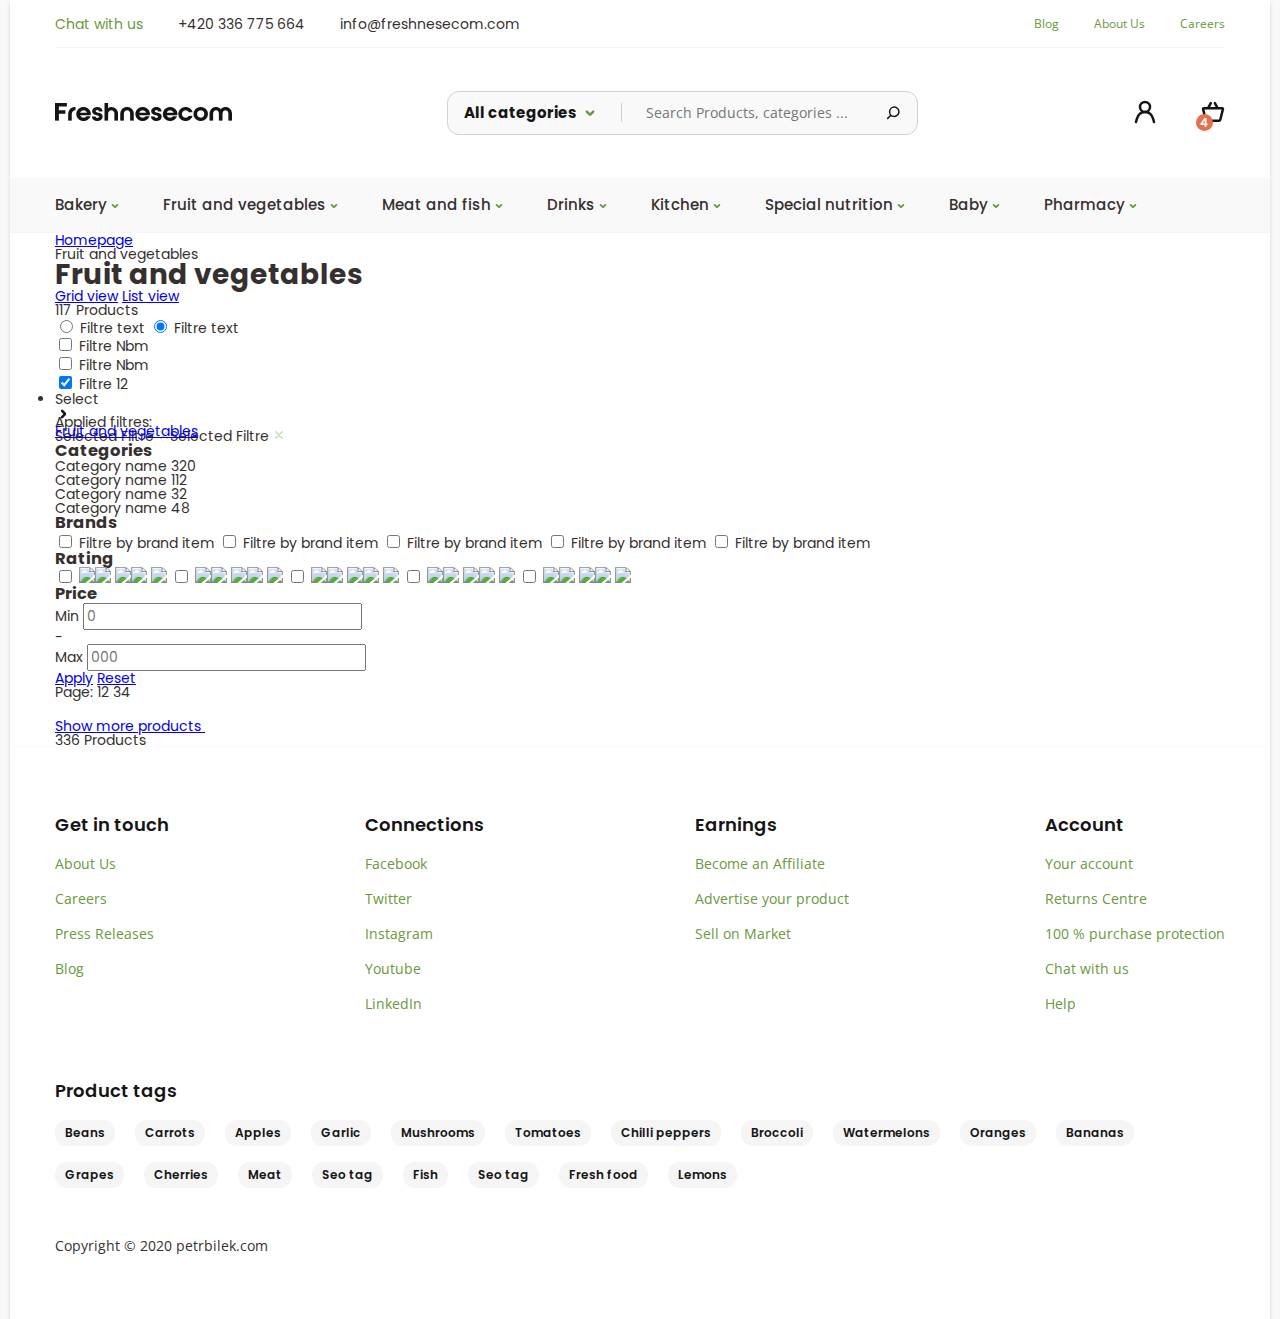
==== category.html @ 84890eb3 "V4.0" ====
<!DOCTYPE html><html lang="en"><head>    <meta charset="UTF-8"><meta http-equiv="X-UA-Compatible" content="IE=edge"><meta name="viewport" content="width=device-width, initial-scale=1.0"><link href="https://fonts.googleapis.com/css?family=Poppins:500,500italic,600,600italic,700,700italic&display=swap" rel="stylesheet" /><link href="https://fonts.googleapis.com/css?family=Open+Sans:regular&display=swap" rel="stylesheet" /><link rel="stylesheet" href="./css/style.min.css">    <link rel="stylesheet" href="./css/style_category.css">    <title>FRESHNESECOM — category</title></head><body>    <div class="wrapper">        <header class="header">    <div class="header__container">        <div class="header__contacts">            <div class="header__contact">                <a href="#" class="header__contact-item">Chat with us</a>                <p class="header__contact-item">+420 336 775 664</p>                <p class="header__contact-item">info@freshnesecom.com</p>            </div>            <ul class="header__link">                <li class="header__item-link"><a href="#">Blog</a></li>                <li class="header__item-link"><a href="#">About Us</a></li>                <li class="header__item-link"><a href="#">Careers</a></li>            </ul>        </div>        <div class="header__menu">            <picture><source srcset="./img/Freshnesecom.webp" type="image/webp"><img src="./img/Freshnesecom.png" class="logo"></picture>            <div class="header__search">                <select name="" id="" class="header__search-select">                    <option value="All categories">All categories</option>                </select>                <input type="text" placeholder="Search Products, categories ..." class="header__search-input">                <a href="#"><picture><source srcset="./img/ic-actions-search.svg" type="image/webp"><img src="./img/ic-actions-search.svg" alt="search img" class="header__search-img"></picture></a>            </div>            <div class="header__account">                <a href="#" class="header__user"><picture><source srcset="./img/ic-actions-user.svg" type="image/webp"><img src="./img/ic-actions-user.svg" alt=""></picture></a>                <a href="#" class="header__bascet bascet">                    <picture><source srcset="./img/ic-ecommerce-basket.svg" type="image/webp"><img src="./img/ic-ecommerce-basket.svg" alt=""></picture>                    <span class="bascet__span">4</span>                </a>            </div>        </div>    </div>    <nav class="header__nav nav">        <div class="nav__container">            <ul class="nav__select">                <li class="nav__item">                    <div class="select__header">                        <span class="select__current">Bakery</span>                        <div class="select__icon"><picture><source srcset="./img/down.svg" type="image/webp"><img src="./img/down.svg" alt=""></picture></div>                    </div>                                    <div class="select__body">                        <div class="select__item">Bakery</div>                    </div>                </li>                <li class="nav__item">                    <div class="select__header">                        <span class="select__current">Fruit and vegetables</span>                        <div class="select__icon"><picture><source srcset="./img/down.svg" type="image/webp"><img src="./img/down.svg" alt=""></picture></div>                    </div>                                    <div class="select__body">                        <a href="./category.html" class="select__item">Fruit and vegetables</a>                    </div>                </li>                <li class="nav__item">                    <div class="select__header">                        <span class="select__current">Meat and fish</span>                        <div class="select__icon"><picture><source srcset="./img/down.svg" type="image/webp"><img src="./img/down.svg" alt=""></picture></div>                    </div>                                    <div class="select__body">                        <div class="select__item">Meat and fish</div>                    </div>                </li>                <li class="nav__item">                    <div class="select__header">                        <span class="select__current">Drinks</span>                        <div class="select__icon"><picture><source srcset="./img/down.svg" type="image/webp"><img src="./img/down.svg" alt=""></picture></div>                    </div>                                    <div class="select__body">                        <div class="select__item">Drinks</div>                    </div>                </li>                <li class="nav__item">                    <div class="select__header">                        <span class="select__current">Kitchen</span>                        <div class="select__icon"><picture><source srcset="./img/down.svg" type="image/webp"><img src="./img/down.svg" alt=""></picture></div>                    </div>                                    <div class="select__body">                        <div class="select__item">Kitchen</div>                    </div>                </li>                <li class="nav__item">                    <div class="select__header">                        <span class="select__current">Special nutrition</span>                        <div class="select__icon"><picture><source srcset="./img/down.svg" type="image/webp"><img src="./img/down.svg" alt=""></picture></div>                    </div>                                    <div class="select__body">                        <div class="select__item">Special nutrition</div>                    </div>                </li>                <li class="nav__item">                    <div class="select__header">                        <span class="select__current">Baby</span>                        <div class="select__icon"><picture><source srcset="./img/down.svg" type="image/webp"><img src="./img/down.svg" alt=""></picture></div>                    </div>                                    <div class="select__body">                        <div class="select__item">Baby</div>                    </div>                </li>                <li class="nav__item">                    <div class="select__header">                        <span class="select__current">Pharmacy</span>                        <div class="select__icon"><picture><source srcset="./img/down.svg" type="image/webp"><img src="./img/down.svg" alt=""></picture></div>                    </div>                                    <div class="select__body">                        <div class="select__item">Pharmacy</div>                    </div>                </li>            </ul>        </div>    </nav></header>        <main class="main">            <div class="main__container">                <nav class="main__navigations navigations">                    <a href="./index.html" class="navigations__item-link">Homepage</a>                    <p class="navigations__item-text">Fruit and vegetables</p>                </nav>                <section class="main__bloks">                    <h1 class="main__title_h1">Fruit and vegetables</h1>                    <div class="main__view">                        <a href="#" class="main__view-link main__grid-view">Grid view</a>                        <a href="#" class="main__view-link main__list-view">List view</a>                        <p class="main__count-products"><span class="main__count">117</span> Products </p>                    </div>                </section>                <section class="main__filter filter">                    <div class="main__filters">                        <input type="radio" name="textRadio" id="textRadio1" class="filter__radio"> <label for="textRadio1" class="filter__label">Filtre text</label>                        <input type="radio" name="textRadio" id="textRadio2" class="filter__radio" checked> <label for="textRadio2" class="filter__label">Filtre text</label>                    </div>                    <div class="main__filters">                        <input type="checkbox" name="filterCheckbox" id="filterCheckbox1" class="filter__checkbox"> <label for="filterCheckbox1" class="filter__label">Filtre <span class="filter__nbm">Nbm</span></label>                    </div>                    <div class="main__filters">                        <input type="checkbox" name="filterCheckbox" id="filterCheckbox2" class="filter__checkbox"> <label for="filterCheckbox2" class="filter__label">Filtre <span class="filter__nbm">Nbm</span></label>                    </div>                    <div class="main__filters">                        <input type="checkbox" name="filterCheckbox" id="filterCheckbox3" class="filter__checkbox" checked> <label for="filterCheckbox3" class="filter__label">Filtre <span class="filter__nbm">12</span></label>                        <li class="nav__item select">                            <div class="select__header filter__select">                                <span class="select__current filter__current">Select</span>                                <div class="select__icon filter__icon"><picture><source srcset="./img/ic-chevron-right.svg" type="image/webp"><img src="./img/ic-chevron-right.svg" alt=""></picture></div>                            </div>                                                    <div class="select__body filter__selectBody">                                <a href="./category.html" class="select__item filter__selectItem">Fruit and vegetables</a>                            </div>                        </li>                    </div>                    <div class="filter__applied">                        <p class="filter__text">Applied filtres:</p> <span class="filter__selectedFilter">Selected Filtre <picture><source srcset="./img/ic-actions-close-simple.svg" type="image/webp"><img src="./img/ic-actions-close-simple.svg" alt="close" class="closeFilter"></picture></span><span class="filter__selectedFilter">Selected Filtre <img src="./img/ic-actions-close-simple.svg" alt="close" class="closeFilter"></span>                    </div>                </section>                <section class="main__bloks">                    <div class="main__categoryFilter categoryFilter">                        <div class="categoryFilter__item">                            <h3 class="categoryFilter__title">Categories</h3>                            <p class="categoryFilter__text">Category name <span class="main__count">320</span></p>                            <p class="categoryFilter__text">Category name <span class="main__count">112</span></p>                            <p class="categoryFilter__text">Category name <span class="main__count">32</span></p>                            <p class="categoryFilter__text">Category name <span class="main__count">48</span></p>                        </div>                        <div class="categoryFilter__item">                            <h3 class="categoryFilter__title">Brands</h3>                            <input type="checkbox" name="itemBrands" id="itemCheckbox1" class="filter__checkbox"> <label for="itemCheckbox1" class="filter__label">Filtre by brand item</label>                            <input type="checkbox" name="itemBrands" id="itemCheckbox2" class="filter__checkbox"> <label for="itemCheckbox2" class="filter__label">Filtre by brand item</label>                            <input type="checkbox" name="itemBrands" id="itemCheckbox3" class="filter__checkbox"> <label for="itemCheckbox3" class="filter__label">Filtre by brand item</label>                            <input type="checkbox" name="itemBrands" id="itemCheckbox4" class="filter__checkbox"> <label for="itemCheckbox4" class="filter__label">Filtre by brand item</label>                            <input type="checkbox" name="itemBrands" id="itemCheckbox5" class="filter__checkbox"> <label for="itemCheckbox5" class="filter__label">Filtre by brand item</label>                        </div>                        <div class="categoryFilter__item">                            <h3 class="categoryFilter__title">Rating</h3>                            <input type="checkbox" name="itemRating" id="itemRating1" class="filter__checkbox">                             <label for="itemRating1" class="filter__label">                                <picture><source srcset="./img/ic-actions-star.svg" type="image/webp"><img src="./img/ic-actions-star.svg"></picture><img src="./img/ic-actions-star.svg">                                <picture><source srcset="./img/ic-actions-star.svg" type="image/webp"><img src="./img/ic-actions-star.svg"></picture><img src="./img/ic-actions-star.svg">                                <picture><source srcset="./img/ic-actions-star.svg" type="image/webp"><img src="./img/ic-actions-star.svg"></picture>                            </label>                            <input type="checkbox" name="itemRating" id="itemRating2" class="filter__checkbox">                             <label for="itemRating2" class="filter__label">                                <picture><source srcset="./img/ic-actions-star.svg" type="image/webp"><img src="./img/ic-actions-star.svg"></picture><img src="./img/ic-actions-star.svg">                                <picture><source srcset="./img/ic-actions-star.svg" type="image/webp"><img src="./img/ic-actions-star.svg"></picture><img src="./img/ic-actions-star.svg">                                <picture><source srcset="./img/ic-actions-star-1.svg" type="image/webp"><img src="./img/ic-actions-star-1.svg"></picture>                            </label>                            <input type="checkbox" name="itemRating" id="itemRating3" class="filter__checkbox">                             <label for="itemRating3" class="filter__label">                                <picture><source srcset="./img/ic-actions-star.svg" type="image/webp"><img src="./img/ic-actions-star.svg"></picture><img src="./img/ic-actions-star.svg">                                <picture><source srcset="./img/ic-actions-star.svg" type="image/webp"><img src="./img/ic-actions-star.svg"></picture><img src="./img/ic-actions-star-1.svg">                                <picture><source srcset="./img/ic-actions-star-1.svg" type="image/webp"><img src="./img/ic-actions-star-1.svg"></picture>                            </label>                            <input type="checkbox" name="itemRating" id="itemRating4" class="filter__checkbox">                             <label for="itemRating4" class="filter__label">                                <picture><source srcset="./img/ic-actions-star.svg" type="image/webp"><img src="./img/ic-actions-star.svg"></picture><img src="./img/ic-actions-star.svg">                                <picture><source srcset="./img/ic-actions-star-1.svg" type="image/webp"><img src="./img/ic-actions-star-1.svg"></picture><img src="./img/ic-actions-star-1.svg">                                <picture><source srcset="./img/ic-actions-star-1.svg" type="image/webp"><img src="./img/ic-actions-star-1.svg"></picture>                            </label>                            <input type="checkbox" name="itemRating" id="itemRating5" class="filter__checkbox">                             <label for="itemRating5" class="filter__label">                                <picture><source srcset="./img/ic-actions-star.svg" type="image/webp"><img src="./img/ic-actions-star.svg"></picture><img src="./img/ic-actions-star-1.svg">                                <picture><source srcset="./img/ic-actions-star-1.svg" type="image/webp"><img src="./img/ic-actions-star-1.svg"></picture><img src="./img/ic-actions-star-1.svg">                                <picture><source srcset="./img/ic-actions-star-1.svg" type="image/webp"><img src="./img/ic-actions-star-1.svg"></picture>                            </label>                        </div>                        <div class="categoryFilter__item">                            <h3 class="categoryFilter__title">Price</h3>                            <div id="sliderFilter"></div>                            <div class="categoryFilter__price">                                <div class="categoryFilter__minBlock">                                    <label for="Min" class="categoryFilter__MinMax">Min</label>                                    <input type="number" name="MinMax" id="Min" placeholder="0" class="categoryFilter__input-MinMax">                                </div>                                <p class="categoryFilter__text">-</p>                                <div class="categoryFilter__maxBlock">                                    <label for="Max" class="categoryFilter__MinMax">Max</label>                                    <input type="number" name="MinMax" id="Max" placeholder="000" class="categoryFilter__input-MinMax">                                </div>                            </div>                        </div>                        <div class="categoryFilter__item">                            <a href="#" class="categoryFilter__link">Apply</a>                            <a href="#" class="categoryFilter__link">Reset</a>                        </div>                    </div>                    <div class="main__categoryProduct"></div>                </section>                <section class="main__paginations">                    <!-- <div class="main__page"> -->                    <p class="main__pageText">Page: <span class="main__page-list">1</span><span class="main__page-list">2</span>                    <span class="main__page-list page_green">3</span><span class="main__page-list">4</span></p>                    <a href="#" class="main__buttonMore">Show more products <picture><source srcset="./img/ic-chevron-left.svg" type="image/webp"><img src="./img/ic-chevron-left.svg" class="main__buttonDown"></picture></a>                    <p class="main__count-products"><span class="main__count">336</span> Products </p>                </section>            </div>        </main>        <footer class="footer">    <div class="footer__container NoBox">        <div class="footer__info">            <div class="footer__item">                <h2 class="footer__title">Get in touch</h2>                <p class="footer__text_green">About Us</p>                <p class="footer__text_green">Careers</p>                <p class="footer__text_green">Press Releases</p>                <p class="footer__text_green">Blog</p>            </div>            <div class="footer__item">                <h2 class="footer__title">Connections</h2>                <p class="footer__text_green">Facebook</p>                <p class="footer__text_green">Twitter</p>                <p class="footer__text_green">Instagram</p>                <p class="footer__text_green">Youtube</p>                <p class="footer__text_green">LinkedIn</p>            </div>            <div class="footer__item">                <h2 class="footer__title">Earnings</h2>                <p class="footer__text_green">Become an Affiliate</p>                <p class="footer__text_green">Advertise your product</p>                <p class="footer__text_green">Sell on Market</p>            </div>            <div class="footer__item">                <h2 class="footer__title">Account</h2>                <p class="footer__text_green">Your account</p>                <p class="footer__text_green">Returns Centre</p>                <p class="footer__text_green">100 % purchase protection</p>                <p class="footer__text_green">Chat with us</p>                <p class="footer__text_green">Help</p>            </div>        </div>        <div class="footer__tags">            <h2 class="footer__title">Product tags</h2>            <p class="footer__text">Beans</p>            <p class="footer__text">Carrots</p>            <p class="footer__text">Apples</p>            <p class="footer__text">Garlic</p>            <p class="footer__text">Mushrooms</p>            <p class="footer__text">Tomatoes</p>            <p class="footer__text">Chilli peppers</p>            <p class="footer__text">Broccoli</p>            <p class="footer__text">Watermelons</p>            <p class="footer__text">Oranges</p>            <p class="footer__text">Bananas</p>            <p class="footer__text">Grapes</p>            <p class="footer__text">Cherries</p>            <p class="footer__text">Meat</p>            <p class="footer__text">Seo tag</p>            <p class="footer__text">Fish</p>            <p class="footer__text">Seo tag</p>            <p class="footer__text">Fresh food</p>            <p class="footer__text">Lemons</p>        </div>        <p class="footer__copyright">Copyright © 2020 petrbilek.com</p>    </div></footer>    </div>    <script src="./js/scriptNouislider.min.js"></script>    <script src="./js/script.min.js"></script></body></html>
---- css/style.min.css ----
@charset "UTF-8";*,::after,::before{-webkit-box-sizing:border-box;box-sizing:border-box}ol[class],ul[class]{padding:0}blockquote,body,dd,dl,figcaption,figure,h1,h2,h3,h4,li,ol[class],p,ul[class]{margin:0}body{min-height:100vh;scroll-behavior:smooth;text-rendering:optimizeSpeed;line-height:1.5}ol[class],ul[class]{list-style:none}a:not([class]){-webkit-text-decoration-skip:ink;text-decoration-skip-ink:auto}img{max-width:100%;display:inline-block}article>*+*{margin-top:1em}button,input,select,textarea{font:inherit}body,html{height:100%;line-height:1}body{font-family:Poppins,"Times New Roman",sans-serif;font-size:14px;color:#362f2f;background:#f9f9f9}.wrapper{overflow:hidden;display:-webkit-box;display:-ms-flexbox;display:flex;-webkit-box-orient:vertical;-webkit-box-direction:normal;-ms-flex-direction:column;flex-direction:column;min-height:100%}.main{-webkit-box-flex:1;-ms-flex:1 1 auto;flex:1 1 auto}[class*=__container]{max-width:1260px;padding:0 45px;margin:0 auto;background:#fff;-webkit-box-shadow:0 2px 4px rgba(0,0,0,.15);box-shadow:0 2px 4px rgba(0,0,0,.15)}.header__contacts{display:-webkit-box;display:-ms-flexbox;display:flex;-webkit-box-pack:justify;-ms-flex-pack:justify;justify-content:space-between;height:48px;border-bottom:1px solid rgba(21,21,21,.05)}.header__contacts>*{display:-webkit-box;display:-ms-flexbox;display:flex;-webkit-box-pack:justify;-ms-flex-pack:justify;justify-content:space-between;-webkit-box-align:center;-ms-flex-align:center;align-items:center}.header__contact-item{margin:0 35px 0 0}.header__contact>a{text-decoration:none;color:#6a983c}.header__item-link{list-style-type:none;font-family:"Open Sans","Times New Roman",sans-serif;font-style:normal;font-weight:400;font-size:12px;line-height:16px}.header__item-link>a{text-decoration:none;color:#6a983c}.header__item-link:not(:last-child){margin:0 35px 0 0}.header__menu{height:130px;display:-webkit-box;display:-ms-flexbox;display:flex;-webkit-box-pack:justify;-ms-flex-pack:justify;justify-content:space-between;-webkit-box-align:center;-ms-flex-align:center;align-items:center}.header__search{padding:10px 16px;background:#f9f9f9;border-radius:12px;border:1px solid #d1d1d1}.header__search-select{background:rgba(255,255,255,0);border:none;padding-right:40px;outline:0;font-style:normal;font-weight:700;font-size:15px;line-height:22px;color:#151515;-webkit-appearance:none;-moz-appearance:none;appearance:none;background:url(../img/down.svg) no-repeat 86%;cursor:pointer}.header__search-input{background:0 0;border:none;width:260px;padding:0 15px 0 24px;border-left:1px solid #d1d1d1;outline:0;font-family:"Open Sans","Times New Roman",sans-serif;font-style:normal;font-weight:400;font-size:14px;line-height:19px}.header__search-img{width:16px;height:16px;margin-bottom:-3px;cursor:pointer}.header__user{margin-right:40px}.header__bascet{text-decoration:none;color:#fff;position:relative}.header__bascet>.bascet__span{width:17px;height:17px;text-align:center;font-weight:600;font-size:12px;line-height:18px;background:#e6704b;border-radius:50%;position:absolute;bottom:-2px;left:-5px}.nav__container{background:#f9f9f9}.nav__select{list-style-type:none;display:-webkit-box;display:-ms-flexbox;display:flex;-webkit-box-pack:start;-ms-flex-pack:start;justify-content:flex-start;-webkit-box-align:center;-ms-flex-align:center;align-items:center;height:55px}.nav__item{position:relative;height:23px;margin-right:40px}.nav__item.is-active .select__body{opacity:1}.nav .select__header{cursor:pointer;display:-webkit-box;display:-ms-flexbox;display:flex}.nav .select__current{font-weight:500;font-size:15px;line-height:22px}.nav .select__icon{height:12px;width:12px;margin:5.5px 2px}.nav .select__body{border:1px solid #6a983c;background:#f9f9f9;border-top:0;-webkit-transition:opacity .3s;-o-transition:opacity .3s;transition:opacity .3s;opacity:0;left:0;position:absolute;width:110%;right:0;top:170%}.nav .select__item{cursor:pointer;display:block;font-size:16px;line-height:24px;padding:8px;text-decoration:none;color:#151515}.nav .select__item:hover{background-color:#f2f2f2}.main__blocks{display:-webkit-box;display:-ms-flexbox;display:flex;-webkit-box-pack:justify;-ms-flex-pack:justify;justify-content:space-between;-ms-flex-wrap:wrap;flex-wrap:wrap;padding:64px 0}.main__categoria{width:186px;margin-bottom:30px}.main__title{font-weight:600;font-size:22px;line-height:33px;color:#151515}.main__title_h3{font-weight:600;font-size:18px;line-height:27px;color:#151515;margin-bottom:16px}.main__banner{display:-webkit-box;display:-ms-flexbox;display:flex;-webkit-box-pack:justify;-ms-flex-pack:justify;justify-content:space-between;gap:31px;-ms-flex-wrap:wrap;flex-wrap:wrap}.links__item-link{margin-bottom:12px}.links__item-link>a{color:#6a983c;font-weight:400;font-size:14px;line-height:19px;font-family:"Open Sans","Times New Roman",sans-serif}.links__button{display:inline-block;margin-top:32px;padding:12.5px 38px 12.5px 16px;border-radius:12px;text-decoration:none;font-weight:700;font-size:15px;line-height:22px;color:#151515;background:#f5f5f5 url(../img/ic-chevron-right.svg) no-repeat 90%}.banner__item{width:420px;height:280px;background:url("../img/Rectangle 26.png");border-radius:12px;position:relative}.banner__sub-text_green{margin:48px 0 8px 33px;font-weight:600;font-size:12px;line-height:18px;color:#6a983c}.banner__title{margin-left:33px;font-weight:600;font-size:22px;line-height:33px;color:#151515}.banner__button{position:absolute;left:32px;bottom:32px;padding:12px 38px 12px 16px;border:2px solid #92c064;border-radius:12px;font-weight:700;font-size:15px;line-height:22px;text-decoration:none;color:#151515;background:url(../img/ic-chevron-right-green.svg) no-repeat 90%}.product__item{width:269px;height:323px;padding:16px;border-radius:12px;border:1px solid #d1d1d1;position:relative}.product__img{height:180px;width:237px;border-radius:12px;margin-bottom:16px}.product__title{margin-bottom:4px;font-weight:500;font-size:15px;line-height:22px;font-style:normal}.product__sub-text{margin-bottom:16px;font-weight:400;font-size:12px;line-height:16px;font-family:"Open Sans","Times New Roman",sans-serif}.product__content{display:-webkit-box;display:-ms-flexbox;display:flex;-webkit-box-pack:justify;-ms-flex-pack:justify;justify-content:space-between;-webkit-box-align:center;-ms-flex-align:center;align-items:center}.product__price{font-weight:600;font-size:18px;line-height:27px;display:-webkit-box;display:-ms-flexbox;display:flex;-webkit-box-orient:vertical;-webkit-box-direction:normal;-ms-flex-direction:column;flex-direction:column}.product__button{font-weight:700;font-size:15px;line-height:22px;text-decoration:none;color:#fff;background:#6a983c;padding:6.5px 12px;border-radius:12px;border:2px solid #46760a}.current__percent{position:absolute;left:28px;top:28px;font-weight:600;font-size:12px;line-height:18px;color:#6a983c;border-radius:12px;background:#f4f8ec}.current__old{font-weight:600;font-size:12px;line-height:18px;color:#a9a9a9;text-decoration:line-through}.main__container{width:1260px}.main__blocks_noFlex{display:block;border-top:1px solid #f9f9f9;border-bottom:1px solid #f9f9f9}.main__blocks_noFlex-noB{display:block;border-top:0;border-bottom:0}.main__our{margin:0 0 41px 0;width:100%;display:-webkit-box;display:-ms-flexbox;display:flex;-webkit-box-pack:justify;-ms-flex-pack:justify;justify-content:space-between;-webkit-box-align:center;-ms-flex-align:center;align-items:center}.main__title_h3{font-weight:600;font-size:1.125rem;line-height:27px}.main__button_back-none{text-decoration:none;font-weight:700;font-size:15px;line-height:22px;color:#151515;padding:6px 34px 6px 12px;background:url(../img/ic-chevron-right-green.svg) no-repeat 90%}.main__rows .rows__content{display:-webkit-box;display:-ms-flexbox;display:flex;gap:32px;min-height:220px;overflow:hidden}.our__container{-webkit-box-shadow:0 0 0 rgba(255,255,255,0);box-shadow:0 0 0 rgba(255,255,255,0)}.rows{position:relative}.rows__container{padding:0}.rows__strelka{background:#151515;border-radius:0 12px 12px 0;width:32px;height:48px;display:-webkit-box;display:-ms-flexbox;display:flex;-webkit-box-align:center;-ms-flex-align:center;align-items:center;position:absolute;z-index:10}.rows__strelka-left{left:0;top:90px}.rows__strelka-right{-webkit-transform:rotate(180deg);-ms-transform:rotate(180deg);transform:rotate(180deg);right:0;top:90px}.rows__strelka-right img{-webkit-transform:rotate(360deg);-ms-transform:rotate(360deg);transform:rotate(360deg)}.rows::before{content:"";position:absolute;left:0;top:0;width:88px;height:227px;background:-webkit-gradient(linear,left top,right top,from(#fff),to(rgba(255,255,255,0)));background:-o-linear-gradient(left,#fff 0,rgba(255,255,255,0) 100%);background:linear-gradient(90deg,#fff 0,rgba(255,255,255,0) 100%);opacity:.7}.rows::after{content:"";position:absolute;right:0;top:0;width:88px;height:227px;background:-webkit-gradient(linear,right top,left top,from(#fff),to(rgba(255,255,255,0)));background:-o-linear-gradient(right,#fff 0,rgba(255,255,255,0) 100%);background:linear-gradient(270deg,#fff 0,rgba(255,255,255,0) 100%);opacity:.7}.rows__comment{min-width:369px;height:198px;padding:24px 32px 0;border:1px solid #f1f1f1;border-radius:12px}.rows__text{font-weight:500;font-size:.939rem;line-height:22px;text-align:center;margin-bottom:24px}.rows__NameandSurname{font-weight:600;font-size:12px;line-height:18px;color:#a9a9a9;text-align:center;margin-bottom:16px}.rows__avatarka{position:relative;left:42%}.NoBox{-webkit-box-shadow:0 2px 4px rgba(0,0,0,.15);box-shadow:0 2px 4px rgba(0,0,0,.15)}.block-blog{display:-webkit-box;display:-ms-flexbox;display:flex;-webkit-box-pack:justify;-ms-flex-pack:justify;justify-content:space-between}.block-blog__item1{width:469px;height:400px;border-radius:12px;background:url(../img/Rectangle36.png) no-repeat center;display:-webkit-box;display:-ms-flexbox;display:flex;-webkit-box-orient:vertical;-webkit-box-direction:normal;-ms-flex-direction:column;flex-direction:column;-webkit-box-pack:end;-ms-flex-pack:end;justify-content:flex-end;position:relative}.block-blog__item2{width:269px}.block-blog__item3{width:369px}.block-blog__tips_before{display:inline;padding:0 8px;color:#6a983c;background:#f4f8ec;border-radius:12px;font-weight:600;font-size:.857em;line-height:18px}.block-blog__tips_before-absolute{position:absolute;top:24px;left:24px}.block-blog__title{font-weight:600;font-size:1.125rem;line-height:27px;margin:8px 0 16px}.block-blog__title_white{font-weight:600;font-size:22px;line-height:33px;color:#fff;padding-left:24px}.block-blog__user{font-family:"Open Sans","Times New Roman",sans-serif;font-weight:400;font-size:.857em;line-height:16px;display:-webkit-box;display:-ms-flexbox;display:flex;-webkit-box-pack:start;-ms-flex-pack:start;justify-content:start;-webkit-box-align:center;-ms-flex-align:center;align-items:center;gap:8px}.block-blog__user_white{color:#fff;padding:8px 24px 24px}.block-blog__ava{display:block;border-radius:50%;width:32px;height:32px;-o-object-fit:cover;object-fit:cover}.block-blog__label{margin-right:8px}.block-blog__img{border-radius:12px;width:269px;height:180px;-o-object-fit:cover;object-fit:cover;margin-bottom:24px}.item3__item{display:-webkit-box;display:-ms-flexbox;display:flex;-webkit-box-pack:justify;-ms-flex-pack:justify;justify-content:space-between;gap:34px;margin-bottom:32px}.item3__title{font-weight:500;font-size:.938rem;line-height:22px;color:#151515;margin:8px 34px 16px 0}.item3__img{display:block;min-width:96px;min-height:96px;border-radius:12px;-o-object-fit:cover;object-fit:cover}.footer__info{display:-webkit-box;display:-ms-flexbox;display:flex;-webkit-box-pack:justify;-ms-flex-pack:justify;justify-content:space-between;-ms-flex-wrap:wrap;flex-wrap:wrap;padding-top:64px;margin-bottom:48px}.footer__tags{margin-bottom:32px}.footer__copyright{padding-bottom:64px;font-family:"Open Sans","Times New Roman",sans-serif;font-weight:400;font-size:14px;line-height:19px}.footer__item:not(:first-child,:last-child){margin:0 15px}.footer__title{margin-bottom:16px;font-weight:600;font-size:1.125rem;line-height:27px;color:#151515}.footer__text{display:inline-block;padding:4px 10px;background:#f5f5f5;border-radius:12px;margin:0 16px 16px 0;font-weight:600;font-size:12px;line-height:18px;color:#151515}.footer__text_green{margin-bottom:16px;font-family:"Open Sans","Times New Roman",sans-serif;font-weight:400;font-size:14px;line-height:19px;color:#6a983c}@media (max-width:1215px){[class*=__container]{max-width:970px}}@media (max-width:992px){[class*=__container]{max-width:750px}}@media (max-width:767px){[class*=__container]{max-width:450px}}@media (max-width:479px){[class*=__container]{max-width:none}}.webp .banner__item{background:url("../img/Rectangle 26.png")}.webp .block-blog__item1{background:url(../img/Rectangle36.webp) no-repeat center}
---- css/style_category.css ----
.noUi-target,
.noUi-target * {
  -webkit-touch-callout: none;
  -webkit-tap-highlight-color: transparent;
  -webkit-user-select: none;
  -ms-touch-action: none;
  touch-action: none;
  -ms-user-select: none;
  -moz-user-select: none;
  user-select: none;
  -webkit-box-sizing: border-box;
          box-sizing: border-box;
}

.noUi-target {
  position: relative;
}

.noUi-base,
.noUi-connects {
  width: 100%;
  height: 100%;
  position: relative;
  z-index: 1;
}

.noUi-connects {
  overflow: hidden;
  z-index: 0;
}

.noUi-connect,
.noUi-origin {
  will-change: transform;
  position: absolute;
  z-index: 1;
  top: 0;
  right: 0;
  height: 100%;
  width: 100%;
  -ms-transform-origin: 0 0;
  -webkit-transform-origin: 0 0;
  -webkit-transform-style: preserve-3d;
  transform-origin: 0 0;
  -webkit-transform-style: flat;
          transform-style: flat;
}

.noUi-txt-dir-rtl.noUi-horizontal .noUi-origin {
  left: 0;
  right: auto;
}

.noUi-vertical .noUi-origin {
  top: -100%;
  width: 0;
}

.noUi-horizontal .noUi-origin {
  height: 0;
}

.noUi-handle {
  -webkit-backface-visibility: hidden;
  backface-visibility: hidden;
  position: absolute;
}

.noUi-touch-area {
  height: 100%;
  width: 100%;
}

.noUi-state-tap .noUi-connect,
.noUi-state-tap .noUi-origin {
  -webkit-transition: transform 0.3s;
  -webkit-transition: -webkit-transform 0.3s;
  transition: -webkit-transform 0.3s;
  -o-transition: transform 0.3s;
  transition: transform 0.3s;
  transition: transform 0.3s, -webkit-transform 0.3s;
}

.noUi-state-drag * {
  cursor: inherit !important;
}

.noUi-horizontal {
  height: 18px;
}

.noUi-horizontal .noUi-handle {
  width: 34px;
  height: 28px;
  right: -17px;
  top: -6px;
}

.noUi-vertical {
  width: 18px;
}

.noUi-vertical .noUi-handle {
  width: 28px;
  height: 34px;
  right: -6px;
  bottom: -17px;
}

.noUi-txt-dir-rtl.noUi-horizontal .noUi-handle {
  left: -17px;
  right: auto;
}

.noUi-target {
  background: #FAFAFA;
  border-radius: 4px;
  border: 1px solid #D3D3D3;
  -webkit-box-shadow: inset 0 1px 1px #F0F0F0, 0 3px 6px -5px #BBB;
          box-shadow: inset 0 1px 1px #F0F0F0, 0 3px 6px -5px #BBB;
}

.noUi-connects {
  border-radius: 3px;
}

.noUi-connect {
  background: #3FB8AF;
}

.noUi-draggable {
  cursor: ew-resize;
}

.noUi-vertical .noUi-draggable {
  cursor: ns-resize;
}

.noUi-handle {
  border: 1px solid #D9D9D9;
  border-radius: 3px;
  background: #FFF;
  cursor: default;
  -webkit-box-shadow: inset 0 0 1px #FFF, inset 0 1px 7px #EBEBEB, 0 3px 6px -3px #BBB;
          box-shadow: inset 0 0 1px #FFF, inset 0 1px 7px #EBEBEB, 0 3px 6px -3px #BBB;
}

.noUi-active {
  -webkit-box-shadow: inset 0 0 1px #FFF, inset 0 1px 7px #DDD, 0 3px 6px -3px #BBB;
          box-shadow: inset 0 0 1px #FFF, inset 0 1px 7px #DDD, 0 3px 6px -3px #BBB;
}

.noUi-handle:after,
.noUi-handle:before {
  content: "";
  display: block;
  position: absolute;
  height: 14px;
  width: 1px;
  background: #E8E7E6;
  left: 14px;
  top: 6px;
}

.noUi-handle:after {
  left: 17px;
}

.noUi-vertical .noUi-handle:after,
.noUi-vertical .noUi-handle:before {
  width: 14px;
  height: 1px;
  left: 6px;
  top: 14px;
}

.noUi-vertical .noUi-handle:after {
  top: 17px;
}

[disabled] .noUi-connect {
  background: #B8B8B8;
}

[disabled] .noUi-handle,
[disabled].noUi-handle,
[disabled].noUi-target {
  cursor: not-allowed;
}

.noUi-pips,
.noUi-pips * {
  -webkit-box-sizing: border-box;
          box-sizing: border-box;
}

.noUi-pips {
  position: absolute;
  color: #999;
}

.noUi-value {
  position: absolute;
  white-space: nowrap;
  text-align: center;
}

.noUi-value-sub {
  color: #ccc;
  font-size: 10px;
}

.noUi-marker {
  position: absolute;
  background: #CCC;
}

.noUi-marker-sub {
  background: #AAA;
}

.noUi-marker-large {
  background: #AAA;
}

.noUi-pips-horizontal {
  padding: 10px 0;
  height: 80px;
  top: 100%;
  left: 0;
  width: 100%;
}

.noUi-value-horizontal {
  -webkit-transform: translate(-50%, 50%);
  -ms-transform: translate(-50%, 50%);
      transform: translate(-50%, 50%);
}

.noUi-rtl .noUi-value-horizontal {
  -webkit-transform: translate(50%, 50%);
  -ms-transform: translate(50%, 50%);
      transform: translate(50%, 50%);
}

.noUi-marker-horizontal.noUi-marker {
  margin-left: -1px;
  width: 2px;
  height: 5px;
}

.noUi-marker-horizontal.noUi-marker-sub {
  height: 10px;
}

.noUi-marker-horizontal.noUi-marker-large {
  height: 15px;
}

.noUi-pips-vertical {
  padding: 0 10px;
  height: 100%;
  top: 0;
  left: 100%;
}

.noUi-value-vertical {
  -webkit-transform: translate(0, -50%);
  -ms-transform: translate(0, -50%);
      transform: translate(0, -50%);
  padding-left: 25px;
}

.noUi-rtl .noUi-value-vertical {
  -webkit-transform: translate(0, 50%);
  -ms-transform: translate(0, 50%);
      transform: translate(0, 50%);
}

.noUi-marker-vertical.noUi-marker {
  width: 5px;
  height: 2px;
  margin-top: -1px;
}

.noUi-marker-vertical.noUi-marker-sub {
  width: 10px;
}

.noUi-marker-vertical.noUi-marker-large {
  width: 15px;
}

.noUi-tooltip {
  display: block;
  position: absolute;
  border: 1px solid #D9D9D9;
  border-radius: 3px;
  background: #fff;
  color: #000;
  padding: 5px;
  text-align: center;
  white-space: nowrap;
}

.noUi-horizontal .noUi-tooltip {
  -webkit-transform: translate(-50%, 0);
  -ms-transform: translate(-50%, 0);
      transform: translate(-50%, 0);
  left: 50%;
  bottom: 120%;
}

.noUi-vertical .noUi-tooltip {
  -webkit-transform: translate(0, -50%);
  -ms-transform: translate(0, -50%);
      transform: translate(0, -50%);
  top: 50%;
  right: 120%;
}

.noUi-horizontal .noUi-origin > .noUi-tooltip {
  -webkit-transform: translate(50%, 0);
  -ms-transform: translate(50%, 0);
      transform: translate(50%, 0);
  left: auto;
  bottom: 10px;
}

.noUi-vertical .noUi-origin > .noUi-tooltip {
  -webkit-transform: translate(0, -18px);
  -ms-transform: translate(0, -18px);
      transform: translate(0, -18px);
  top: auto;
  right: 28px;
}
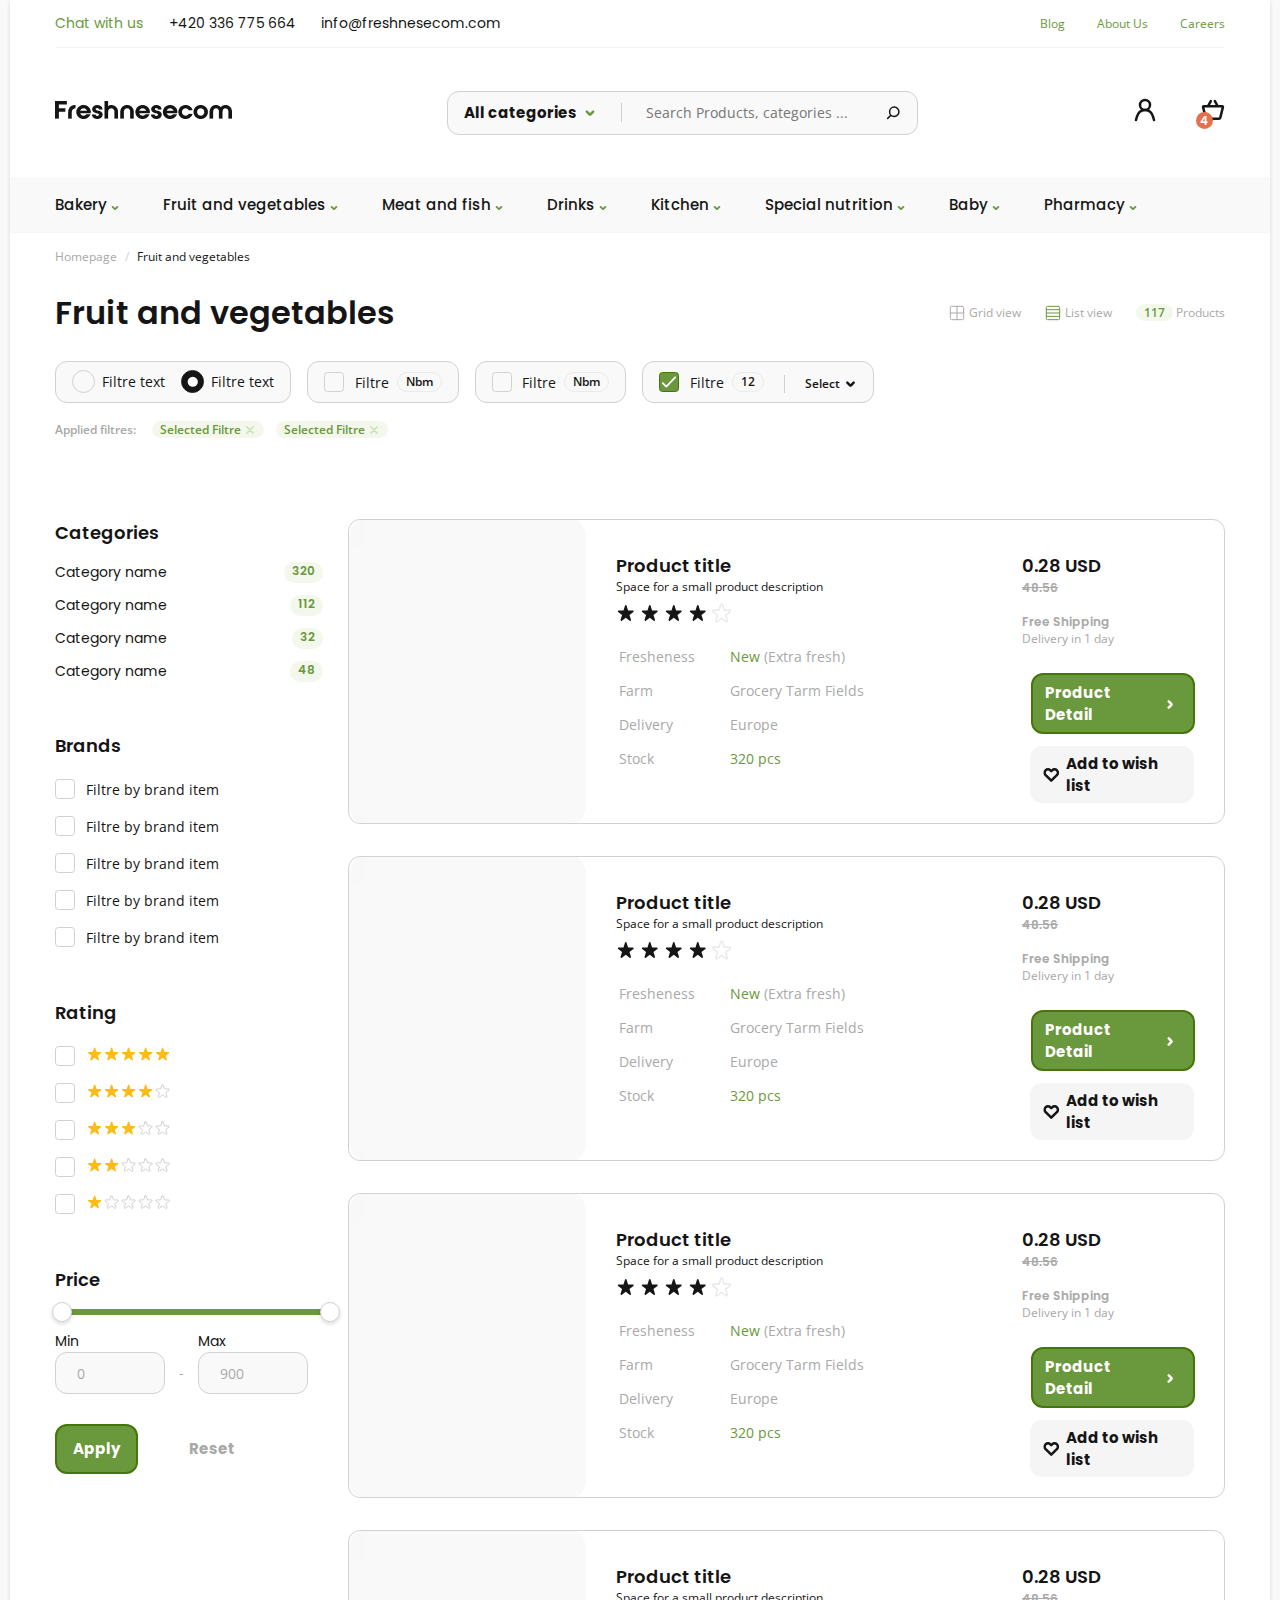
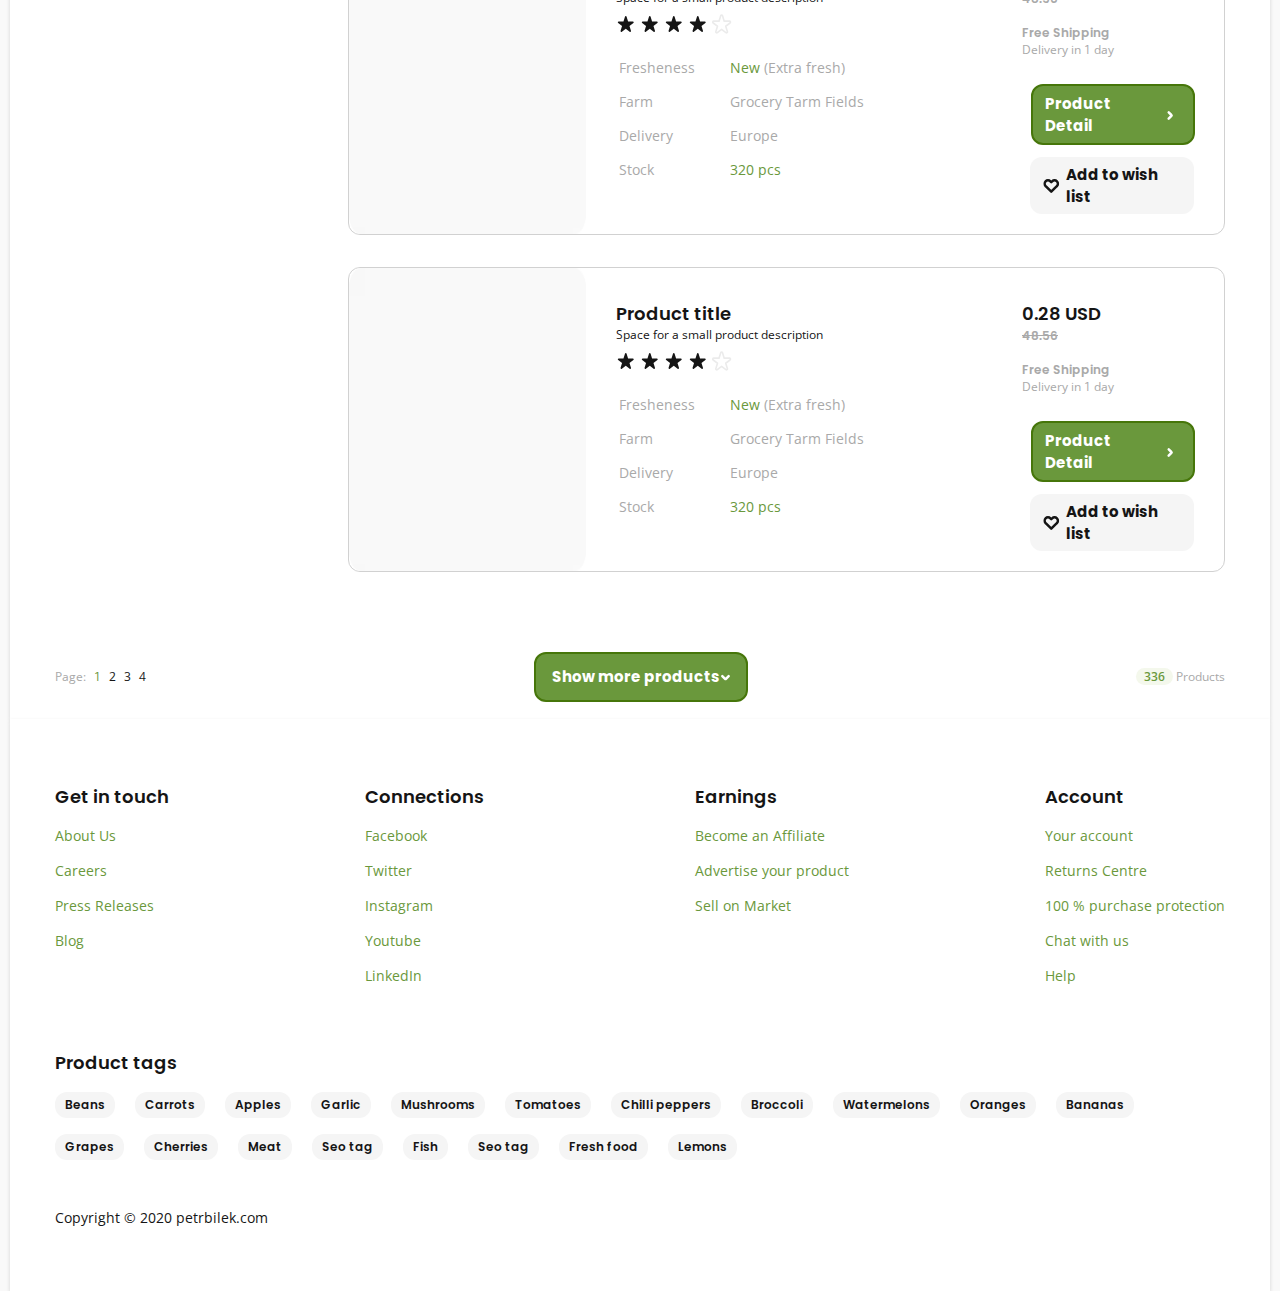
==== commit 182185e9: "done" ====
--- a/category.html
+++ b/category.html
@@ -7,41 +7,53 @@
 <link href="https://fonts.googleapis.com/css?family=Poppins:500,500italic,600,600italic,700,700italic&display=swap" rel="stylesheet" /> <link href="https://fonts.googleapis.com/css?family=Open+Sans:regular&display=swap" rel="stylesheet" /> <link rel="stylesheet" href="./css/style.min.css">-    <link rel="stylesheet" href="./css/style_category.css">+    <link rel="stylesheet" href="./css/style_category.min.css">     <title>FRESHNESECOM — category</title> </head> <body>     <div class="wrapper">         <header class="header">     <div class="header__container">-        <div class="header__contacts">-            <div class="header__contact">-                <a href="#" class="header__contact-item">Chat with us</a>-                <p class="header__contact-item">+420 336 775 664</p>-                <p class="header__contact-item">info@freshnesecom.com</p>-            </div>-            <ul class="header__link">-                <li class="header__item-link"><a href="#">Blog</a></li>-                <li class="header__item-link"><a href="#">About Us</a></li>-                <li class="header__item-link"><a href="#">Careers</a></li>-            </ul>+        <div class="header__content_absol">+            <div class="header__contacts">+                <div class="header__contact">+                    <a href="#" class="header__contact-item">Chat with us</a>+                    <p class="header__contact-item">+420 336 775 664</p>+                    <p class="header__contact-item">info@freshnesecom.com</p>+                </div>+                <ul class="header__link">+                    <li class="header__item-link"><a href="#">Blog</a></li>+                    <li class="header__item-link"><a href="#">About Us</a></li>+                    <li class="header__item-link"><a href="#">Careers</a></li>+                </ul>+            </div>+            <div class="header__menu">+                <a href="./index.html">+                    <picture><source srcset="./img/Freshnesecom.webp" type="image/webp"><img src="./img/Freshnesecom.png" class="logo"></picture>+                </a>+                <div class="header__search">+                    <select name="" id="" class="header__search-select">+                        <option value="All categories">All categories</option>+                    </select>+                    <div class="header__input-body">+                        <input type="text" placeholder="Search Products, categories ..." class="header__search-input">+                        <a href="#"><picture><source srcset="./img/ic-actions-search.svg" type="image/webp"><img src="./img/ic-actions-search.svg" alt="search img" class="header__search-img"></picture></a>+                    </div>++                </div>+                <div class="header__account">+                    <a href="#" class="header__user"><picture><source srcset="./img/ic-actions-user.svg" type="image/webp"><img src="./img/ic-actions-user.svg" alt=""></picture></a>+                    <a href="#" class="header__bascet bascet">+                        <picture><source srcset="./img/ic-ecommerce-basket.svg" type="image/webp"><img src="./img/ic-ecommerce-basket.svg" alt=""></picture>+                        <span class="bascet__span">4</span>+                    </a>+                </div>+            </div>         </div>-        <div class="header__menu">-            <picture><source srcset="./img/Freshnesecom.webp" type="image/webp"><img src="./img/Freshnesecom.png" class="logo"></picture>-            <div class="header__search">-                <select name="" id="" class="header__search-select">-                    <option value="All categories">All categories</option>-                </select>-                <input type="text" placeholder="Search Products, categories ..." class="header__search-input">-                <a href="#"><picture><source srcset="./img/ic-actions-search.svg" type="image/webp"><img src="./img/ic-actions-search.svg" alt="search img" class="header__search-img"></picture></a>-            </div>-            <div class="header__account">-                <a href="#" class="header__user"><picture><source srcset="./img/ic-actions-user.svg" type="image/webp"><img src="./img/ic-actions-user.svg" alt=""></picture></a>-                <a href="#" class="header__bascet bascet">-                    <picture><source srcset="./img/ic-ecommerce-basket.svg" type="image/webp"><img src="./img/ic-ecommerce-basket.svg" alt=""></picture>-                    <span class="bascet__span">4</span>-                </a>-            </div>+    </div>+    <div class="header__burger burger">+        <div class="header__container burger__body" onclick="burger(event, '.header__content_absol')">+            <span class="burger__center"></span>         </div>     </div>     <nav class="header__nav nav">@@ -137,87 +149,93 @@
                     <a href="./index.html" class="navigations__item-link">Homepage</a>                     <p class="navigations__item-text">Fruit and vegetables</p>                 </nav>-                <section class="main__bloks">+                <section class="main__bloks main__bloks_pad">                     <h1 class="main__title_h1">Fruit and vegetables</h1>                     <div class="main__view">-                        <a href="#" class="main__view-link main__grid-view">Grid view</a>-                        <a href="#" class="main__view-link main__list-view">List view</a>+                        <p href="#" class="main__view-link main__grid-view" onclick="gridVi(event);">Grid view</p>+                        <p href="#" class="main__view-link main__list-view main__list-view_active" onclick="listVi(event);">List view</p>                         <p class="main__count-products"><span class="main__count">117</span> Products </p>                     </div>                 </section>                 <section class="main__filter filter">-                    <div class="main__filters">-                        <input type="radio" name="textRadio" id="textRadio1" class="filter__radio"> <label for="textRadio1" class="filter__label">Filtre text</label>-                        <input type="radio" name="textRadio" id="textRadio2" class="filter__radio" checked> <label for="textRadio2" class="filter__label">Filtre text</label>-                    </div>-                    <div class="main__filters">-                        <input type="checkbox" name="filterCheckbox" id="filterCheckbox1" class="filter__checkbox"> <label for="filterCheckbox1" class="filter__label">Filtre <span class="filter__nbm">Nbm</span></label>-                    </div>-                    <div class="main__filters">-                        <input type="checkbox" name="filterCheckbox" id="filterCheckbox2" class="filter__checkbox"> <label for="filterCheckbox2" class="filter__label">Filtre <span class="filter__nbm">Nbm</span></label>-                    </div>-                    <div class="main__filters">-                        <input type="checkbox" name="filterCheckbox" id="filterCheckbox3" class="filter__checkbox" checked> <label for="filterCheckbox3" class="filter__label">Filtre <span class="filter__nbm">12</span></label>-                        <li class="nav__item select">-                            <div class="select__header filter__select">-                                <span class="select__current filter__current">Select</span>-                                <div class="select__icon filter__icon"><picture><source srcset="./img/ic-chevron-right.svg" type="image/webp"><img src="./img/ic-chevron-right.svg" alt=""></picture></div>-                            </div>-                        -                            <div class="select__body filter__selectBody">-                                <a href="./category.html" class="select__item filter__selectItem">Fruit and vegetables</a>-                            </div>-                        </li>+                    <div class="filter__filcontent">+                            <div class="main__filters">+                                <input type="radio" name="textRadio" id="textRadio1" class="filter__radio"> <label for="textRadio1" class="filter__label filter__label_noBot">Filtre text</label>+                                <input type="radio" name="textRadio" id="textRadio2" class="filter__radio" checked> <label for="textRadio2" class="filter__label">Filtre text</label>+                            </div>+                            <div class="main__filters">+                                <input type="checkbox" name="filterCheckbox" id="filterCheckbox1" class="filter__checkbox"> <label for="filterCheckbox1" class="filter__label">Filtre <span class="filter__nbm">Nbm</span></label>+                            </div>+                            <div class="main__filters">+                                <input type="checkbox" name="filterCheckbox" id="filterCheckbox2" class="filter__checkbox"> <label for="filterCheckbox2" class="filter__label">Filtre <span class="filter__nbm">Nbm</span></label>+                            </div>+                            <div class="main__filters nav">+                                <input type="checkbox" name="filterCheckbox" id="filterCheckbox3" class="filter__checkbox" checked> <label for="filterCheckbox3" class="filter__label filter__label_noBot">Filtre <span class="filter__nbm filter__nbm_number">12</span></label>+                                <li class="nav__item select">+                                    <div class="select__header filter__select">+                                        <span class="select__current filter__current">Select</span>+                                        <div class="select__icon filter__icon"><picture><source srcset="./img/ic-chevron-right.svg" type="image/webp"><img src="./img/ic-chevron-right.svg" alt=""></picture></div>+                                    </div>+                                +                                    <div class="select__body filter__selectBody">+                                        <a href="./category.html" class="select__item filter__selectItem">...</a>+                                    </div>+                                </li>+                            </div>                     </div>                     <div class="filter__applied">                         <p class="filter__text">Applied filtres:</p> <span class="filter__selectedFilter">Selected Filtre <picture><source srcset="./img/ic-actions-close-simple.svg" type="image/webp"><img src="./img/ic-actions-close-simple.svg" alt="close" class="closeFilter"></picture></span><span class="filter__selectedFilter">Selected Filtre <img src="./img/ic-actions-close-simple.svg" alt="close" class="closeFilter"></span>                     </div>+                    <div class="filter__block">+                        <p class="filter__button" onclick="butFilter()">Filter</p>+                    </div>                 </section>+                <!-- ---------------------------- -->                 <section class="main__bloks">-                    <div class="main__categoryFilter categoryFilter">+                    <div class="main__categoryFilter categoryFilter" id="categoryFilter">                         <div class="categoryFilter__item">                             <h3 class="categoryFilter__title">Categories</h3>-                            <p class="categoryFilter__text">Category name <span class="main__count">320</span></p>-                            <p class="categoryFilter__text">Category name <span class="main__count">112</span></p>-                            <p class="categoryFilter__text">Category name <span class="main__count">32</span></p>-                            <p class="categoryFilter__text">Category name <span class="main__count">48</span></p>+                            <p class="categoryFilter__text">Category name <span class="main__count main__count_mar">320</span></p>+                            <p class="categoryFilter__text">Category name <span class="main__count main__count_mar">112</span></p>+                            <p class="categoryFilter__text">Category name <span class="main__count main__count_mar">32</span></p>+                            <p class="categoryFilter__text">Category name <span class="main__count main__count_mar">48</span></p>                         </div>                         <div class="categoryFilter__item">                             <h3 class="categoryFilter__title">Brands</h3>-                            <input type="checkbox" name="itemBrands" id="itemCheckbox1" class="filter__checkbox"> <label for="itemCheckbox1" class="filter__label">Filtre by brand item</label>-                            <input type="checkbox" name="itemBrands" id="itemCheckbox2" class="filter__checkbox"> <label for="itemCheckbox2" class="filter__label">Filtre by brand item</label>-                            <input type="checkbox" name="itemBrands" id="itemCheckbox3" class="filter__checkbox"> <label for="itemCheckbox3" class="filter__label">Filtre by brand item</label>-                            <input type="checkbox" name="itemBrands" id="itemCheckbox4" class="filter__checkbox"> <label for="itemCheckbox4" class="filter__label">Filtre by brand item</label>-                            <input type="checkbox" name="itemBrands" id="itemCheckbox5" class="filter__checkbox"> <label for="itemCheckbox5" class="filter__label">Filtre by brand item</label>+                            <input type="checkbox" name="itemBrands" id="itemCheckbox1" class="filter__checkbox"> <label for="itemCheckbox1" class="filter__label filter__label_check">Filtre by brand item</label>+                            <input type="checkbox" name="itemBrands" id="itemCheckbox2" class="filter__checkbox"> <label for="itemCheckbox2" class="filter__label filter__label_check">Filtre by brand item</label>+                            <input type="checkbox" name="itemBrands" id="itemCheckbox3" class="filter__checkbox"> <label for="itemCheckbox3" class="filter__label filter__label_check">Filtre by brand item</label>+                            <input type="checkbox" name="itemBrands" id="itemCheckbox4" class="filter__checkbox"> <label for="itemCheckbox4" class="filter__label filter__label_check">Filtre by brand item</label>+                            <input type="checkbox" name="itemBrands" id="itemCheckbox5" class="filter__checkbox"> <label for="itemCheckbox5" class="filter__label filter__label_check">Filtre by brand item</label>                         </div>                         <div class="categoryFilter__item">                             <h3 class="categoryFilter__title">Rating</h3>                             <input type="checkbox" name="itemRating" id="itemRating1" class="filter__checkbox"> -                            <label for="itemRating1" class="filter__label">+                            <label for="itemRating1" class="filter__label filter__label_fs">                                 <picture><source srcset="./img/ic-actions-star.svg" type="image/webp"><img src="./img/ic-actions-star.svg"></picture><img src="./img/ic-actions-star.svg">                                 <picture><source srcset="./img/ic-actions-star.svg" type="image/webp"><img src="./img/ic-actions-star.svg"></picture><img src="./img/ic-actions-star.svg">                                 <picture><source srcset="./img/ic-actions-star.svg" type="image/webp"><img src="./img/ic-actions-star.svg"></picture>                             </label>                             <input type="checkbox" name="itemRating" id="itemRating2" class="filter__checkbox"> -                            <label for="itemRating2" class="filter__label">+                            <label for="itemRating2" class="filter__label filter__label_fs">                                 <picture><source srcset="./img/ic-actions-star.svg" type="image/webp"><img src="./img/ic-actions-star.svg"></picture><img src="./img/ic-actions-star.svg">                                 <picture><source srcset="./img/ic-actions-star.svg" type="image/webp"><img src="./img/ic-actions-star.svg"></picture><img src="./img/ic-actions-star.svg">                                 <picture><source srcset="./img/ic-actions-star-1.svg" type="image/webp"><img src="./img/ic-actions-star-1.svg"></picture>                             </label>                             <input type="checkbox" name="itemRating" id="itemRating3" class="filter__checkbox"> -                            <label for="itemRating3" class="filter__label">+                            <label for="itemRating3" class="filter__label filter__label_fs">                                 <picture><source srcset="./img/ic-actions-star.svg" type="image/webp"><img src="./img/ic-actions-star.svg"></picture><img src="./img/ic-actions-star.svg">                                 <picture><source srcset="./img/ic-actions-star.svg" type="image/webp"><img src="./img/ic-actions-star.svg"></picture><img src="./img/ic-actions-star-1.svg">                                 <picture><source srcset="./img/ic-actions-star-1.svg" type="image/webp"><img src="./img/ic-actions-star-1.svg"></picture>                             </label>                             <input type="checkbox" name="itemRating" id="itemRating4" class="filter__checkbox"> -                            <label for="itemRating4" class="filter__label">+                            <label for="itemRating4" class="filter__label filter__label_fs">                                 <picture><source srcset="./img/ic-actions-star.svg" type="image/webp"><img src="./img/ic-actions-star.svg"></picture><img src="./img/ic-actions-star.svg">                                 <picture><source srcset="./img/ic-actions-star-1.svg" type="image/webp"><img src="./img/ic-actions-star-1.svg"></picture><img src="./img/ic-actions-star-1.svg">                                 <picture><source srcset="./img/ic-actions-star-1.svg" type="image/webp"><img src="./img/ic-actions-star-1.svg"></picture>                             </label>                             <input type="checkbox" name="itemRating" id="itemRating5" class="filter__checkbox"> -                            <label for="itemRating5" class="filter__label">+                            <label for="itemRating5" class="filter__label filter__label_fs">                                 <picture><source srcset="./img/ic-actions-star.svg" type="image/webp"><img src="./img/ic-actions-star.svg"></picture><img src="./img/ic-actions-star-1.svg">                                 <picture><source srcset="./img/ic-actions-star-1.svg" type="image/webp"><img src="./img/ic-actions-star-1.svg"></picture><img src="./img/ic-actions-star-1.svg">                                 <picture><source srcset="./img/ic-actions-star-1.svg" type="image/webp"><img src="./img/ic-actions-star-1.svg"></picture>@@ -231,7 +249,7 @@
                                     <label for="Min" class="categoryFilter__MinMax">Min</label>                                     <input type="number" name="MinMax" id="Min" placeholder="0" class="categoryFilter__input-MinMax">                                 </div>-                                <p class="categoryFilter__text">-</p>+                                <p class="categoryFilter__text_-">-</p>                                 <div class="categoryFilter__maxBlock">                                     <label for="Max" class="categoryFilter__MinMax">Max</label>                                     <input type="number" name="MinMax" id="Max" placeholder="000" class="categoryFilter__input-MinMax">@@ -239,18 +257,235 @@
                             </div>                         </div>                         <div class="categoryFilter__item">-                            <a href="#" class="categoryFilter__link">Apply</a>-                            <a href="#" class="categoryFilter__link">Reset</a>-                        </div>-                    </div>-                    <div class="main__categoryProduct"></div>+                            <input type="button" class="categoryFilter__link" id="apply" value="Apply">+                            <input type="button" class="categoryFilter__link" id="reset" value="Reset">+                        </div>+                    </div>+                    <div class="main__categoryProduct categoryProduct" id="categoryProduct">+                        <div class="main__product product">+                            <picture><source srcset="./img/products__img.webp" type="image/webp"><img src="./img/products__img.png" alt="Product" class="categoryProduct__img"></picture>+                            <div class="categoryProduct__cartItem">+                                <div class="categoryProduct__tsr">+                                    <h2 class="categoryProduct__title">Product title</h2>+                                    <p class="categoryProduct__sub">Space for a small product description</p>+                                    <div class="categoryProduct__rating">+                                        <picture><source srcset="./img/ic-actions-star_black.svg" type="image/webp"><img src="./img/ic-actions-star_black.svg" alt="star black" class="categoryProduct__label"></picture>+                                        <picture><source srcset="./img/ic-actions-star_black.svg" type="image/webp"><img src="./img/ic-actions-star_black.svg" alt="star black" class="categoryProduct__label"></picture>+                                        <picture><source srcset="./img/ic-actions-star_black.svg" type="image/webp"><img src="./img/ic-actions-star_black.svg" alt="star black" class="categoryProduct__label"></picture>+                                        <picture><source srcset="./img/ic-actions-star_black.svg" type="image/webp"><img src="./img/ic-actions-star_black.svg" alt="star black" class="categoryProduct__label"></picture>+                                        <picture><source srcset="./img/star_outline.svg" type="image/webp"><img src="./img/star_outline.svg" alt="star black" class="categoryProduct__label"></picture>+                                    </div>+                                </div>+                                <table class="categoryProduct__table">+                                    <tr class="row">+                                        <td class="colm">Fresheness</td>+                                        <td class="colm"><span class="colm__text_green">New</span> (Extra fresh)</td>+                                    </tr>+                                    <tr class="row">+                                        <td class="colm">Farm</td>+                                        <td class="colm">Grocery Tarm Fields</td>+                                    </tr>+                                    <tr class="row">+                                        <td class="colm">Delivery</td>+                                        <td class="colm">Europe</td>+                                    </tr>+                                    <tr class="row">+                                        <td class="colm">Stock</td>+                                        <td class="colm"><span class="colm__text_green">320 pcs</span></td>+                                    </tr>+                                </table>+                            </div>+                            <div class="categoryProduct__cartItem">+                                <p class="product__price product__price_mr">0.28 USD <span class="current__old">48.56</span></p>+                                <div class="categoryProduct__item_greay">+                                    <p class="categoryProduct__text_greayBold">Free Shipping</p>+                                    <p class="categoryProduct__text_greay">Delivery in 1 day</p>+                                </div>+                                <a href="./product.html" class="product__button_arRight"><span class="button_list">Product Detail</span><span class="button_grid">Buy now</span></a>+                                <a href="#" class="product__button_like">Add to wish list</a>+                            </div>+                        </div>+                        <div class="main__product product">+                            <picture><source srcset="./img/products__img.webp" type="image/webp"><img src="./img/products__img.png" alt="Product" class="categoryProduct__img"></picture>+                            <div class="categoryProduct__cartItem">+                                <div class="categoryProduct__tsr">+                                    <h2 class="categoryProduct__title">Product title</h2>+                                    <p class="categoryProduct__sub">Space for a small product description</p>+                                    <div class="categoryProduct__rating">+                                        <picture><source srcset="./img/ic-actions-star_black.svg" type="image/webp"><img src="./img/ic-actions-star_black.svg" alt="star black" class="categoryProduct__label"></picture>+                                        <picture><source srcset="./img/ic-actions-star_black.svg" type="image/webp"><img src="./img/ic-actions-star_black.svg" alt="star black" class="categoryProduct__label"></picture>+                                        <picture><source srcset="./img/ic-actions-star_black.svg" type="image/webp"><img src="./img/ic-actions-star_black.svg" alt="star black" class="categoryProduct__label"></picture>+                                        <picture><source srcset="./img/ic-actions-star_black.svg" type="image/webp"><img src="./img/ic-actions-star_black.svg" alt="star black" class="categoryProduct__label"></picture>+                                        <picture><source srcset="./img/star_outline.svg" type="image/webp"><img src="./img/star_outline.svg" alt="star black" class="categoryProduct__label"></picture>+                                    </div>+                                </div>+                                <table class="categoryProduct__table">+                                    <tr class="row">+                                        <td class="colm">Fresheness</td>+                                        <td class="colm"><span class="colm__text_green">New</span> (Extra fresh)</td>+                                    </tr>+                                    <tr class="row">+                                        <td class="colm">Farm</td>+                                        <td class="colm">Grocery Tarm Fields</td>+                                    </tr>+                                    <tr class="row">+                                        <td class="colm">Delivery</td>+                                        <td class="colm">Europe</td>+                                    </tr>+                                    <tr class="row">+                                        <td class="colm">Stock</td>+                                        <td class="colm"><span class="colm__text_green">320 pcs</span></td>+                                    </tr>+                                </table>+                            </div>+                            <div class="categoryProduct__cartItem">+                                <p class="product__price product__price_mr">0.28 USD <span class="current__old">48.56</span></p>+                                <div class="categoryProduct__item_greay">+                                    <p class="categoryProduct__text_greayBold">Free Shipping</p>+                                    <p class="categoryProduct__text_greay">Delivery in 1 day</p>+                                </div>+                                <a href="./product.html" class="product__button_arRight"><span class="button_list">Product Detail</span><span class="button_grid">Buy now</span></a>+                                <a href="#" class="product__button_like">Add to wish list</a>+                            </div>+                        </div>+                        <div class="main__product product">+                            <picture><source srcset="./img/products__img.webp" type="image/webp"><img src="./img/products__img.png" alt="Product" class="categoryProduct__img"></picture>+                            <div class="categoryProduct__cartItem">+                                <div class="categoryProduct__tsr">+                                    <h2 class="categoryProduct__title">Product title</h2>+                                    <p class="categoryProduct__sub">Space for a small product description</p>+                                    <div class="categoryProduct__rating">+                                        <picture><source srcset="./img/ic-actions-star_black.svg" type="image/webp"><img src="./img/ic-actions-star_black.svg" alt="star black" class="categoryProduct__label"></picture>+                                        <picture><source srcset="./img/ic-actions-star_black.svg" type="image/webp"><img src="./img/ic-actions-star_black.svg" alt="star black" class="categoryProduct__label"></picture>+                                        <picture><source srcset="./img/ic-actions-star_black.svg" type="image/webp"><img src="./img/ic-actions-star_black.svg" alt="star black" class="categoryProduct__label"></picture>+                                        <picture><source srcset="./img/ic-actions-star_black.svg" type="image/webp"><img src="./img/ic-actions-star_black.svg" alt="star black" class="categoryProduct__label"></picture>+                                        <picture><source srcset="./img/star_outline.svg" type="image/webp"><img src="./img/star_outline.svg" alt="star black" class="categoryProduct__label"></picture>+                                    </div>+                                </div>+                                <table class="categoryProduct__table">+                                    <tr class="row">+                                        <td class="colm">Fresheness</td>+                                        <td class="colm"><span class="colm__text_green">New</span> (Extra fresh)</td>+                                    </tr>+                                    <tr class="row">+                                        <td class="colm">Farm</td>+                                        <td class="colm">Grocery Tarm Fields</td>+                                    </tr>+                                    <tr class="row">+                                        <td class="colm">Delivery</td>+                                        <td class="colm">Europe</td>+                                    </tr>+                                    <tr class="row">+                                        <td class="colm">Stock</td>+                                        <td class="colm"><span class="colm__text_green">320 pcs</span></td>+                                    </tr>+                                </table>+                            </div>+                            <div class="categoryProduct__cartItem">+                                <p class="product__price product__price_mr">0.28 USD <span class="current__old">48.56</span></p>+                                <div class="categoryProduct__item_greay">+                                    <p class="categoryProduct__text_greayBold">Free Shipping</p>+                                    <p class="categoryProduct__text_greay">Delivery in 1 day</p>+                                </div>+                                <a href="./product.html" class="product__button_arRight"><span class="button_list">Product Detail</span><span class="button_grid">Buy now</span></a>+                                <a href="#" class="product__button_like">Add to wish list</a>+                            </div>+                        </div>+                        <div class="main__product product">+                            <picture><source srcset="./img/products__img.webp" type="image/webp"><img src="./img/products__img.png" alt="Product" class="categoryProduct__img"></picture>+                            <div class="categoryProduct__cartItem">+                                <div class="categoryProduct__tsr">+                                    <h2 class="categoryProduct__title">Product title</h2>+                                    <p class="categoryProduct__sub">Space for a small product description</p>+                                    <div class="categoryProduct__rating">+                                        <picture><source srcset="./img/ic-actions-star_black.svg" type="image/webp"><img src="./img/ic-actions-star_black.svg" alt="star black" class="categoryProduct__label"></picture>+                                        <picture><source srcset="./img/ic-actions-star_black.svg" type="image/webp"><img src="./img/ic-actions-star_black.svg" alt="star black" class="categoryProduct__label"></picture>+                                        <picture><source srcset="./img/ic-actions-star_black.svg" type="image/webp"><img src="./img/ic-actions-star_black.svg" alt="star black" class="categoryProduct__label"></picture>+                                        <picture><source srcset="./img/ic-actions-star_black.svg" type="image/webp"><img src="./img/ic-actions-star_black.svg" alt="star black" class="categoryProduct__label"></picture>+                                        <picture><source srcset="./img/star_outline.svg" type="image/webp"><img src="./img/star_outline.svg" alt="star black" class="categoryProduct__label"></picture>+                                    </div>+                                </div>+                                <table class="categoryProduct__table">+                                    <tr class="row">+                                        <td class="colm">Fresheness</td>+                                        <td class="colm"><span class="colm__text_green">New</span> (Extra fresh)</td>+                                    </tr>+                                    <tr class="row">+                                        <td class="colm">Farm</td>+                                        <td class="colm">Grocery Tarm Fields</td>+                                    </tr>+                                    <tr class="row">+                                        <td class="colm">Delivery</td>+                                        <td class="colm">Europe</td>+                                    </tr>+                                    <tr class="row">+                                        <td class="colm">Stock</td>+                                        <td class="colm"><span class="colm__text_green">320 pcs</span></td>+                                    </tr>+                                </table>+                            </div>+                            <div class="categoryProduct__cartItem">+                                <p class="product__price product__price_mr">0.28 USD <span class="current__old">48.56</span></p>+                                <div class="categoryProduct__item_greay">+                                    <p class="categoryProduct__text_greayBold">Free Shipping</p>+                                    <p class="categoryProduct__text_greay">Delivery in 1 day</p>+                                </div>+                                <a href="./product.html" class="product__button_arRight"><span class="button_list">Product Detail</span><span class="button_grid">Buy now</span></a>+                                <a href="#" class="product__button_like">Add to wish list</a>+                            </div>+                        </div>+                        <div class="main__product product">+                            <picture><source srcset="./img/products__img.webp" type="image/webp"><img src="./img/products__img.png" alt="Product" class="categoryProduct__img"></picture>+                            <div class="categoryProduct__cartItem">+                                <div class="categoryProduct__tsr">+                                    <h2 class="categoryProduct__title">Product title</h2>+                                    <p class="categoryProduct__sub">Space for a small product description</p>+                                    <div class="categoryProduct__rating">+                                        <picture><source srcset="./img/ic-actions-star_black.svg" type="image/webp"><img src="./img/ic-actions-star_black.svg" alt="star black" class="categoryProduct__label"></picture>+                                        <picture><source srcset="./img/ic-actions-star_black.svg" type="image/webp"><img src="./img/ic-actions-star_black.svg" alt="star black" class="categoryProduct__label"></picture>+                                        <picture><source srcset="./img/ic-actions-star_black.svg" type="image/webp"><img src="./img/ic-actions-star_black.svg" alt="star black" class="categoryProduct__label"></picture>+                                        <picture><source srcset="./img/ic-actions-star_black.svg" type="image/webp"><img src="./img/ic-actions-star_black.svg" alt="star black" class="categoryProduct__label"></picture>+                                        <picture><source srcset="./img/star_outline.svg" type="image/webp"><img src="./img/star_outline.svg" alt="star black" class="categoryProduct__label"></picture>+                                    </div>+                                </div>+                                <table class="categoryProduct__table">+                                    <tr class="row">+                                        <td class="colm">Fresheness</td>+                                        <td class="colm"><span class="colm__text_green">New</span> (Extra fresh)</td>+                                    </tr>+                                    <tr class="row">+                                        <td class="colm">Farm</td>+                                        <td class="colm">Grocery Tarm Fields</td>+                                    </tr>+                                    <tr class="row">+                                        <td class="colm">Delivery</td>+                                        <td class="colm">Europe</td>+                                    </tr>+                                    <tr class="row">+                                        <td class="colm">Stock</td>+                                        <td class="colm"><span class="colm__text_green">320 pcs</span></td>+                                    </tr>+                                </table>+                            </div>+                            <div class="categoryProduct__cartItem">+                                <p class="product__price product__price_mr">0.28 USD <span class="current__old">48.56</span></p>+                                <div class="categoryProduct__item_greay">+                                    <p class="categoryProduct__text_greayBold">Free Shipping</p>+                                    <p class="categoryProduct__text_greay">Delivery in 1 day</p>+                                </div>+                                <a href="./product.html" class="product__button_arRight"><span class="button_list">Product Detail</span><span class="button_grid">Buy now</span></a>+                                <a href="#" class="product__button_like">Add to wish list</a>+                            </div>+                        </div>+                    </div>                 </section>+                <!-- ---------------------------- -->                 <section class="main__paginations">                     <!-- <div class="main__page"> -->-                    <p class="main__pageText">Page: <span class="main__page-list">1</span><span class="main__page-list">2</span>-                    <span class="main__page-list page_green">3</span><span class="main__page-list">4</span></p>+                    <p class="main__pageText">Page: <span class="main__page-list page_green"><a href="#">1</a></span><span class="main__page-list"><a href="#">2</a></span>+                    <span class="main__page-list"><a href="#">3</a></span><span class="main__page-list"><a href="#">4</a></span></p> -                    <a href="#" class="main__buttonMore">Show more products <picture><source srcset="./img/ic-chevron-left.svg" type="image/webp"><img src="./img/ic-chevron-left.svg" class="main__buttonDown"></picture></a>+                    <a href="#" class="main__buttonMore product__button">Show more products</a>                     <p class="main__count-products"><span class="main__count">336</span> Products </p>                 </section>             </div>--- a/css/style.min.css
+++ b/css/style.min.css
@@ -1 +1 @@
-@charset "UTF-8";*,::after,::before{-webkit-box-sizing:border-box;box-sizing:border-box}ol[class],ul[class]{padding:0}blockquote,body,dd,dl,figcaption,figure,h1,h2,h3,h4,li,ol[class],p,ul[class]{margin:0}body{min-height:100vh;scroll-behavior:smooth;text-rendering:optimizeSpeed;line-height:1.5}ol[class],ul[class]{list-style:none}a:not([class]){-webkit-text-decoration-skip:ink;text-decoration-skip-ink:auto}img{max-width:100%;display:inline-block}article>*+*{margin-top:1em}button,input,select,textarea{font:inherit}body,html{height:100%;line-height:1}body{font-family:Poppins,"Times New Roman",sans-serif;font-size:14px;color:#362f2f;background:#f9f9f9}.wrapper{overflow:hidden;display:-webkit-box;display:-ms-flexbox;display:flex;-webkit-box-orient:vertical;-webkit-box-direction:normal;-ms-flex-direction:column;flex-direction:column;min-height:100%}.main{-webkit-box-flex:1;-ms-flex:1 1 auto;flex:1 1 auto}[class*=__container]{max-width:1260px;padding:0 45px;margin:0 auto;background:#fff;-webkit-box-shadow:0 2px 4px rgba(0,0,0,.15);box-shadow:0 2px 4px rgba(0,0,0,.15)}.header__contacts{display:-webkit-box;display:-ms-flexbox;display:flex;-webkit-box-pack:justify;-ms-flex-pack:justify;justify-content:space-between;height:48px;border-bottom:1px solid rgba(21,21,21,.05)}.header__contacts>*{display:-webkit-box;display:-ms-flexbox;display:flex;-webkit-box-pack:justify;-ms-flex-pack:justify;justify-content:space-between;-webkit-box-align:center;-ms-flex-align:center;align-items:center}.header__contact-item{margin:0 35px 0 0}.header__contact>a{text-decoration:none;color:#6a983c}.header__item-link{list-style-type:none;font-family:"Open Sans","Times New Roman",sans-serif;font-style:normal;font-weight:400;font-size:12px;line-height:16px}.header__item-link>a{text-decoration:none;color:#6a983c}.header__item-link:not(:last-child){margin:0 35px 0 0}.header__menu{height:130px;display:-webkit-box;display:-ms-flexbox;display:flex;-webkit-box-pack:justify;-ms-flex-pack:justify;justify-content:space-between;-webkit-box-align:center;-ms-flex-align:center;align-items:center}.header__search{padding:10px 16px;background:#f9f9f9;border-radius:12px;border:1px solid #d1d1d1}.header__search-select{background:rgba(255,255,255,0);border:none;padding-right:40px;outline:0;font-style:normal;font-weight:700;font-size:15px;line-height:22px;color:#151515;-webkit-appearance:none;-moz-appearance:none;appearance:none;background:url(../img/down.svg) no-repeat 86%;cursor:pointer}.header__search-input{background:0 0;border:none;width:260px;padding:0 15px 0 24px;border-left:1px solid #d1d1d1;outline:0;font-family:"Open Sans","Times New Roman",sans-serif;font-style:normal;font-weight:400;font-size:14px;line-height:19px}.header__search-img{width:16px;height:16px;margin-bottom:-3px;cursor:pointer}.header__user{margin-right:40px}.header__bascet{text-decoration:none;color:#fff;position:relative}.header__bascet>.bascet__span{width:17px;height:17px;text-align:center;font-weight:600;font-size:12px;line-height:18px;background:#e6704b;border-radius:50%;position:absolute;bottom:-2px;left:-5px}.nav__container{background:#f9f9f9}.nav__select{list-style-type:none;display:-webkit-box;display:-ms-flexbox;display:flex;-webkit-box-pack:start;-ms-flex-pack:start;justify-content:flex-start;-webkit-box-align:center;-ms-flex-align:center;align-items:center;height:55px}.nav__item{position:relative;height:23px;margin-right:40px}.nav__item.is-active .select__body{opacity:1}.nav .select__header{cursor:pointer;display:-webkit-box;display:-ms-flexbox;display:flex}.nav .select__current{font-weight:500;font-size:15px;line-height:22px}.nav .select__icon{height:12px;width:12px;margin:5.5px 2px}.nav .select__body{border:1px solid #6a983c;background:#f9f9f9;border-top:0;-webkit-transition:opacity .3s;-o-transition:opacity .3s;transition:opacity .3s;opacity:0;left:0;position:absolute;width:110%;right:0;top:170%}.nav .select__item{cursor:pointer;display:block;font-size:16px;line-height:24px;padding:8px;text-decoration:none;color:#151515}.nav .select__item:hover{background-color:#f2f2f2}.main__blocks{display:-webkit-box;display:-ms-flexbox;display:flex;-webkit-box-pack:justify;-ms-flex-pack:justify;justify-content:space-between;-ms-flex-wrap:wrap;flex-wrap:wrap;padding:64px 0}.main__categoria{width:186px;margin-bottom:30px}.main__title{font-weight:600;font-size:22px;line-height:33px;color:#151515}.main__title_h3{font-weight:600;font-size:18px;line-height:27px;color:#151515;margin-bottom:16px}.main__banner{display:-webkit-box;display:-ms-flexbox;display:flex;-webkit-box-pack:justify;-ms-flex-pack:justify;justify-content:space-between;gap:31px;-ms-flex-wrap:wrap;flex-wrap:wrap}.links__item-link{margin-bottom:12px}.links__item-link>a{color:#6a983c;font-weight:400;font-size:14px;line-height:19px;font-family:"Open Sans","Times New Roman",sans-serif}.links__button{display:inline-block;margin-top:32px;padding:12.5px 38px 12.5px 16px;border-radius:12px;text-decoration:none;font-weight:700;font-size:15px;line-height:22px;color:#151515;background:#f5f5f5 url(../img/ic-chevron-right.svg) no-repeat 90%}.banner__item{width:420px;height:280px;background:url("../img/Rectangle 26.png");border-radius:12px;position:relative}.banner__sub-text_green{margin:48px 0 8px 33px;font-weight:600;font-size:12px;line-height:18px;color:#6a983c}.banner__title{margin-left:33px;font-weight:600;font-size:22px;line-height:33px;color:#151515}.banner__button{position:absolute;left:32px;bottom:32px;padding:12px 38px 12px 16px;border:2px solid #92c064;border-radius:12px;font-weight:700;font-size:15px;line-height:22px;text-decoration:none;color:#151515;background:url(../img/ic-chevron-right-green.svg) no-repeat 90%}.product__item{width:269px;height:323px;padding:16px;border-radius:12px;border:1px solid #d1d1d1;position:relative}.product__img{height:180px;width:237px;border-radius:12px;margin-bottom:16px}.product__title{margin-bottom:4px;font-weight:500;font-size:15px;line-height:22px;font-style:normal}.product__sub-text{margin-bottom:16px;font-weight:400;font-size:12px;line-height:16px;font-family:"Open Sans","Times New Roman",sans-serif}.product__content{display:-webkit-box;display:-ms-flexbox;display:flex;-webkit-box-pack:justify;-ms-flex-pack:justify;justify-content:space-between;-webkit-box-align:center;-ms-flex-align:center;align-items:center}.product__price{font-weight:600;font-size:18px;line-height:27px;display:-webkit-box;display:-ms-flexbox;display:flex;-webkit-box-orient:vertical;-webkit-box-direction:normal;-ms-flex-direction:column;flex-direction:column}.product__button{font-weight:700;font-size:15px;line-height:22px;text-decoration:none;color:#fff;background:#6a983c;padding:6.5px 12px;border-radius:12px;border:2px solid #46760a}.current__percent{position:absolute;left:28px;top:28px;font-weight:600;font-size:12px;line-height:18px;color:#6a983c;border-radius:12px;background:#f4f8ec}.current__old{font-weight:600;font-size:12px;line-height:18px;color:#a9a9a9;text-decoration:line-through}.main__container{width:1260px}.main__blocks_noFlex{display:block;border-top:1px solid #f9f9f9;border-bottom:1px solid #f9f9f9}.main__blocks_noFlex-noB{display:block;border-top:0;border-bottom:0}.main__our{margin:0 0 41px 0;width:100%;display:-webkit-box;display:-ms-flexbox;display:flex;-webkit-box-pack:justify;-ms-flex-pack:justify;justify-content:space-between;-webkit-box-align:center;-ms-flex-align:center;align-items:center}.main__title_h3{font-weight:600;font-size:1.125rem;line-height:27px}.main__button_back-none{text-decoration:none;font-weight:700;font-size:15px;line-height:22px;color:#151515;padding:6px 34px 6px 12px;background:url(../img/ic-chevron-right-green.svg) no-repeat 90%}.main__rows .rows__content{display:-webkit-box;display:-ms-flexbox;display:flex;gap:32px;min-height:220px;overflow:hidden}.our__container{-webkit-box-shadow:0 0 0 rgba(255,255,255,0);box-shadow:0 0 0 rgba(255,255,255,0)}.rows{position:relative}.rows__container{padding:0}.rows__strelka{background:#151515;border-radius:0 12px 12px 0;width:32px;height:48px;display:-webkit-box;display:-ms-flexbox;display:flex;-webkit-box-align:center;-ms-flex-align:center;align-items:center;position:absolute;z-index:10}.rows__strelka-left{left:0;top:90px}.rows__strelka-right{-webkit-transform:rotate(180deg);-ms-transform:rotate(180deg);transform:rotate(180deg);right:0;top:90px}.rows__strelka-right img{-webkit-transform:rotate(360deg);-ms-transform:rotate(360deg);transform:rotate(360deg)}.rows::before{content:"";position:absolute;left:0;top:0;width:88px;height:227px;background:-webkit-gradient(linear,left top,right top,from(#fff),to(rgba(255,255,255,0)));background:-o-linear-gradient(left,#fff 0,rgba(255,255,255,0) 100%);background:linear-gradient(90deg,#fff 0,rgba(255,255,255,0) 100%);opacity:.7}.rows::after{content:"";position:absolute;right:0;top:0;width:88px;height:227px;background:-webkit-gradient(linear,right top,left top,from(#fff),to(rgba(255,255,255,0)));background:-o-linear-gradient(right,#fff 0,rgba(255,255,255,0) 100%);background:linear-gradient(270deg,#fff 0,rgba(255,255,255,0) 100%);opacity:.7}.rows__comment{min-width:369px;height:198px;padding:24px 32px 0;border:1px solid #f1f1f1;border-radius:12px}.rows__text{font-weight:500;font-size:.939rem;line-height:22px;text-align:center;margin-bottom:24px}.rows__NameandSurname{font-weight:600;font-size:12px;line-height:18px;color:#a9a9a9;text-align:center;margin-bottom:16px}.rows__avatarka{position:relative;left:42%}.NoBox{-webkit-box-shadow:0 2px 4px rgba(0,0,0,.15);box-shadow:0 2px 4px rgba(0,0,0,.15)}.block-blog{display:-webkit-box;display:-ms-flexbox;display:flex;-webkit-box-pack:justify;-ms-flex-pack:justify;justify-content:space-between}.block-blog__item1{width:469px;height:400px;border-radius:12px;background:url(../img/Rectangle36.png) no-repeat center;display:-webkit-box;display:-ms-flexbox;display:flex;-webkit-box-orient:vertical;-webkit-box-direction:normal;-ms-flex-direction:column;flex-direction:column;-webkit-box-pack:end;-ms-flex-pack:end;justify-content:flex-end;position:relative}.block-blog__item2{width:269px}.block-blog__item3{width:369px}.block-blog__tips_before{display:inline;padding:0 8px;color:#6a983c;background:#f4f8ec;border-radius:12px;font-weight:600;font-size:.857em;line-height:18px}.block-blog__tips_before-absolute{position:absolute;top:24px;left:24px}.block-blog__title{font-weight:600;font-size:1.125rem;line-height:27px;margin:8px 0 16px}.block-blog__title_white{font-weight:600;font-size:22px;line-height:33px;color:#fff;padding-left:24px}.block-blog__user{font-family:"Open Sans","Times New Roman",sans-serif;font-weight:400;font-size:.857em;line-height:16px;display:-webkit-box;display:-ms-flexbox;display:flex;-webkit-box-pack:start;-ms-flex-pack:start;justify-content:start;-webkit-box-align:center;-ms-flex-align:center;align-items:center;gap:8px}.block-blog__user_white{color:#fff;padding:8px 24px 24px}.block-blog__ava{display:block;border-radius:50%;width:32px;height:32px;-o-object-fit:cover;object-fit:cover}.block-blog__label{margin-right:8px}.block-blog__img{border-radius:12px;width:269px;height:180px;-o-object-fit:cover;object-fit:cover;margin-bottom:24px}.item3__item{display:-webkit-box;display:-ms-flexbox;display:flex;-webkit-box-pack:justify;-ms-flex-pack:justify;justify-content:space-between;gap:34px;margin-bottom:32px}.item3__title{font-weight:500;font-size:.938rem;line-height:22px;color:#151515;margin:8px 34px 16px 0}.item3__img{display:block;min-width:96px;min-height:96px;border-radius:12px;-o-object-fit:cover;object-fit:cover}.footer__info{display:-webkit-box;display:-ms-flexbox;display:flex;-webkit-box-pack:justify;-ms-flex-pack:justify;justify-content:space-between;-ms-flex-wrap:wrap;flex-wrap:wrap;padding-top:64px;margin-bottom:48px}.footer__tags{margin-bottom:32px}.footer__copyright{padding-bottom:64px;font-family:"Open Sans","Times New Roman",sans-serif;font-weight:400;font-size:14px;line-height:19px}.footer__item:not(:first-child,:last-child){margin:0 15px}.footer__title{margin-bottom:16px;font-weight:600;font-size:1.125rem;line-height:27px;color:#151515}.footer__text{display:inline-block;padding:4px 10px;background:#f5f5f5;border-radius:12px;margin:0 16px 16px 0;font-weight:600;font-size:12px;line-height:18px;color:#151515}.footer__text_green{margin-bottom:16px;font-family:"Open Sans","Times New Roman",sans-serif;font-weight:400;font-size:14px;line-height:19px;color:#6a983c}@media (max-width:1215px){[class*=__container]{max-width:970px}}@media (max-width:992px){[class*=__container]{max-width:750px}}@media (max-width:767px){[class*=__container]{max-width:450px}}@media (max-width:479px){[class*=__container]{max-width:none}}.webp .banner__item{background:url("../img/Rectangle 26.png")}.webp .block-blog__item1{background:url(../img/Rectangle36.webp) no-repeat center}+@charset "UTF-8";*,::after,::before{-webkit-box-sizing:border-box;box-sizing:border-box}ol[class],ul[class]{padding:0}blockquote,body,dd,dl,figcaption,figure,h1,h2,h3,h4,li,ol[class],p,ul[class]{margin:0}body{min-height:100vh;scroll-behavior:smooth;text-rendering:optimizeSpeed;line-height:1.5}ol[class],ul[class]{list-style:none}a:not([class]){-webkit-text-decoration-skip:ink;text-decoration-skip-ink:auto}img{max-width:100%;display:inline-block}article>*+*{margin-top:1em}button,input,select,textarea{font:inherit}input::-webkit-inner-spin-button,input::-webkit-outer-spin-button{-webkit-appearance:none;margin:0}input{outline:0}body,html{height:100%;line-height:1}body{font-family:Poppins,"Times New Roman",sans-serif;font-size:14px;color:#362f2f;background:#f9f9f9;color:#151515}.wrapper{overflow:hidden;display:-webkit-box;display:-ms-flexbox;display:flex;-webkit-box-orient:vertical;-webkit-box-direction:normal;-ms-flex-direction:column;flex-direction:column;min-height:100%}.main{-webkit-box-flex:1;-ms-flex:1 1 auto;flex:1 1 auto}[class*=__container]{max-width:1260px;padding:0 45px;margin:0 auto;background:#fff;-webkit-box-shadow:0 2px 4px rgba(0,0,0,.15);box-shadow:0 2px 4px rgba(0,0,0,.15)}.header__contacts{display:-webkit-box;display:-ms-flexbox;display:flex;-webkit-box-pack:justify;-ms-flex-pack:justify;justify-content:space-between;height:48px;border-bottom:1px solid rgba(21,21,21,.05)}.header__contacts>*{display:-webkit-box;display:-ms-flexbox;display:flex;-webkit-box-pack:justify;-ms-flex-pack:justify;justify-content:space-between;-webkit-box-align:center;-ms-flex-align:center;align-items:center}.header__contact{gap:2vw}.header__contact>a{text-decoration:none;color:#6a983c}.header__link{gap:2.5vw}.header__item-link{list-style-type:none;font-family:"Open Sans","Times New Roman",sans-serif;font-style:normal;font-weight:400;font-size:12px;line-height:16px}.header__item-link>a{text-decoration:none;color:#6a983c}.header__menu{height:130px;display:-webkit-box;display:-ms-flexbox;display:flex;-webkit-box-pack:justify;-ms-flex-pack:justify;justify-content:space-between;-webkit-box-align:center;-ms-flex-align:center;align-items:center}.header__search{padding:10px 16px;background:#f9f9f9;border-radius:12px;border:1px solid #d1d1d1}.header__search-select{background:rgba(255,255,255,0);border:none;padding-right:40px;outline:0;font-style:normal;font-weight:700;font-size:15px;line-height:22px;color:#151515;-webkit-appearance:none;-moz-appearance:none;appearance:none;background:url(../img/down.svg) no-repeat 86%;cursor:pointer}.header__input-body{display:inline-block}.header__search-input{background:0 0;border:none;width:260px;padding:0 15px 0 24px;border-left:1px solid #d1d1d1;outline:0;font-family:"Open Sans","Times New Roman",sans-serif;font-style:normal;font-weight:400;font-size:14px;line-height:19px}.header__search-img{width:16px;height:16px;margin-bottom:-3px;cursor:pointer}.header__user{margin-right:40px}.header__bascet{text-decoration:none;color:#fff;position:relative}.header__bascet>.bascet__span{width:17px;height:17px;text-align:center;font-weight:600;font-size:12px;line-height:18px;background:#e6704b;border-radius:50%;position:absolute;bottom:-2px;left:-5px}.nav__container{background:#f9f9f9}.nav__select{list-style-type:none;display:-webkit-box;display:-ms-flexbox;display:flex;-webkit-box-pack:start;-ms-flex-pack:start;justify-content:flex-start;-webkit-box-align:center;-ms-flex-align:center;align-items:center;-ms-flex-wrap:wrap;flex-wrap:wrap;min-height:55px}.nav__item{position:relative;height:23px;margin-right:40px;white-space:nowrap}.nav__item.is-active .select__body{display:block}.nav .select__header{cursor:pointer;display:-webkit-box;display:-ms-flexbox;display:flex;-webkit-box-align:center;-ms-flex-align:center;align-items:center}.nav .select__current{font-weight:500;font-size:15px;line-height:22px}.nav .select__icon{height:12px;width:12px;margin:2px 2px}.nav .select__body{border:1px solid #6a983c;background:#f9f9f9;border-top:0;display:none;left:0;position:absolute;width:110%;right:0;top:170%;z-index:10}.nav .select__item{cursor:pointer;display:block;font-size:16px;line-height:24px;padding:8px;text-decoration:none;color:#151515}.nav .select__item:hover{background-color:#f2f2f2}.header__burger>div{height:50px;width:100%;display:none}.burger>div{-webkit-box-pack:end;-ms-flex-pack:end;justify-content:flex-end;-webkit-box-align:center;-ms-flex-align:center;align-items:center;background:#fff;position:relative;z-index:60}.burger__center{display:inline-block;width:30px;height:5px;border-radius:10px;background:#cfcfcf;position:relative}.burger__center::before{content:"";position:absolute;top:-10px;left:0;display:inline-block;width:30px;height:5px;border-radius:10px;background:#cfcfcf}.burger__center::after{content:"";position:absolute;top:10px;left:0;display:inline-block;width:30px;height:5px;border-radius:10px;background:#cfcfcf}.main__blocks{display:-webkit-box;display:-ms-flexbox;display:flex;-webkit-box-pack:justify;-ms-flex-pack:justify;justify-content:space-between;-ms-flex-wrap:wrap;flex-wrap:wrap;padding:64px 0}.main__categoria{width:186px;margin-bottom:30px}.main__title{font-weight:600;font-size:22px;line-height:33px;color:#151515}.main__title_h3{font-weight:600;font-size:18px;line-height:27px;color:#151515;margin-bottom:16px}.main__banner{display:-webkit-box;display:-ms-flexbox;display:flex;-webkit-box-pack:justify;-ms-flex-pack:justify;justify-content:space-between;gap:31px;-ms-flex-wrap:wrap;flex-wrap:wrap}.links__item-link{margin-bottom:12px}.links__item-link>a{color:#6a983c;font-weight:400;font-size:14px;line-height:19px;font-family:"Open Sans","Times New Roman",sans-serif}.links__button{display:inline-block;margin-top:32px;padding:12.5px 38px 12.5px 16px;border-radius:12px;text-decoration:none;font-weight:700;font-size:15px;line-height:22px;color:#151515;background:#f5f5f5 url(../img/ic-chevron-right.svg) no-repeat 90%}.banner__item{width:420px;height:280px;background:url("../img/Rectangle 26.png");border-radius:12px;position:relative}.banner__sub-text_green{margin:48px 0 8px 33px;font-weight:600;font-size:12px;line-height:18px;color:#6a983c}.banner__title{margin-left:33px;font-weight:600;font-size:22px;line-height:33px;color:#151515}.banner__button{position:absolute;left:32px;bottom:32px;padding:12px 38px 12px 16px;border:2px solid #92c064;border-radius:12px;font-weight:700;font-size:15px;line-height:22px;text-decoration:none;color:#151515;background:url(../img/ic-chevron-right-green.svg) no-repeat 90%}.product__item{width:269px;height:323px;padding:16px;border-radius:12px;border:1px solid #d1d1d1;position:relative}.product__img{height:180px;width:237px;border-radius:12px;margin-bottom:7px}.product__title{margin-bottom:4px;font-weight:500;font-size:15px;line-height:22px;font-style:normal}.product__sub-text{margin-bottom:12px;font-weight:400;font-size:12px;line-height:16px;font-family:"Open Sans","Times New Roman",sans-serif}.product__content{display:-webkit-box;display:-ms-flexbox;display:flex;-webkit-box-pack:justify;-ms-flex-pack:justify;justify-content:space-between;-webkit-box-align:center;-ms-flex-align:center;align-items:center}.product__price{font-weight:600;font-size:18px;line-height:27px;display:-webkit-box;display:-ms-flexbox;display:flex;-webkit-box-orient:vertical;-webkit-box-direction:normal;-ms-flex-direction:column;flex-direction:column}.product__button{font-weight:700;font-size:15px;line-height:22px;text-decoration:none;color:#fff;background:#6a983c;padding:6.5px 12px;border-radius:12px;border:2px solid #46760a}.current__percent{position:absolute;left:28px;top:28px;font-weight:600;font-size:12px;line-height:18px;color:#6a983c;border-radius:12px;background:#f4f8ec}.current__old{font-weight:600;font-size:12px;line-height:18px;color:#a9a9a9;text-decoration:line-through}.main__container{width:1260px}.main__blocks_noFlex{display:block;border-top:1px solid #f9f9f9;border-bottom:1px solid #f9f9f9}.main__blocks_noFlex-noB{display:block;border-top:0;border-bottom:0}.main__our{margin:0 0 41px 0;width:100%;display:-webkit-box;display:-ms-flexbox;display:flex;-webkit-box-pack:justify;-ms-flex-pack:justify;justify-content:space-between;-webkit-box-align:center;-ms-flex-align:center;align-items:center}.main__title_h3{font-weight:600;font-size:1.125rem;line-height:27px}.main__button_back-none{text-decoration:none;font-weight:700;font-size:15px;line-height:22px;color:#151515;padding:6px 34px 6px 12px;background:url(../img/ic-chevron-right-green.svg) no-repeat 90%}.main__rows .rows__content{display:-webkit-box;display:-ms-flexbox;display:flex;gap:32px;min-height:220px;overflow:hidden}.our__container{-webkit-box-shadow:0 0 0 rgba(255,255,255,0);box-shadow:0 0 0 rgba(255,255,255,0)}.rows{position:relative}.rows__container{padding:0}.rows__strelka{background:#151515;border-radius:0 12px 12px 0;width:32px;height:48px;display:-webkit-box;display:-ms-flexbox;display:flex;-webkit-box-align:center;-ms-flex-align:center;align-items:center;position:absolute;z-index:10}.rows__strelka-left{left:0;top:90px}.rows__strelka-right{-webkit-transform:rotate(180deg);-ms-transform:rotate(180deg);transform:rotate(180deg);right:0;top:90px}.rows__strelka-right img{-webkit-transform:rotate(360deg);-ms-transform:rotate(360deg);transform:rotate(360deg)}.rows::before{content:"";position:absolute;left:0;top:0;width:88px;height:227px;background:-webkit-gradient(linear,left top,right top,from(#fff),to(rgba(255,255,255,0)));background:-o-linear-gradient(left,#fff 0,rgba(255,255,255,0) 100%);background:linear-gradient(90deg,#fff 0,rgba(255,255,255,0) 100%);opacity:.7}.rows::after{content:"";position:absolute;right:0;top:0;width:88px;height:227px;background:-webkit-gradient(linear,right top,left top,from(#fff),to(rgba(255,255,255,0)));background:-o-linear-gradient(right,#fff 0,rgba(255,255,255,0) 100%);background:linear-gradient(270deg,#fff 0,rgba(255,255,255,0) 100%);opacity:.7}.rows__comment{min-width:369px;height:198px;padding:24px 32px 0;border:1px solid #f1f1f1;border-radius:12px}.rows__text{font-weight:500;font-size:.939rem;line-height:22px;text-align:center;margin-bottom:24px}.rows__NameandSurname{font-weight:600;font-size:12px;line-height:18px;color:#a9a9a9;text-align:center;margin-bottom:16px}.rows__avatarka{position:relative;left:42%}.NoBox{-webkit-box-shadow:0 2px 4px rgba(0,0,0,.15);box-shadow:0 2px 4px rgba(0,0,0,.15)}.block-blog{display:-webkit-box;display:-ms-flexbox;display:flex;-webkit-box-pack:justify;-ms-flex-pack:justify;justify-content:space-between}.block-blog__item1{width:469px;height:400px;border-radius:12px;background:url(../img/Rectangle36.png) no-repeat center;display:-webkit-box;display:-ms-flexbox;display:flex;-webkit-box-orient:vertical;-webkit-box-direction:normal;-ms-flex-direction:column;flex-direction:column;-webkit-box-pack:end;-ms-flex-pack:end;justify-content:flex-end;position:relative}.block-blog__item2{width:269px}.block-blog__item3{width:369px}.block-blog__tips_before{display:inline;padding:0 8px;color:#6a983c;background:#f4f8ec;border-radius:12px;font-weight:600;font-size:.857em;line-height:18px}.block-blog__tips_before-absolute{position:absolute;top:24px;left:24px}.block-blog__title{font-weight:600;font-size:1.125rem;line-height:27px;margin:8px 0 16px}.block-blog__title_white{font-weight:600;font-size:22px;line-height:33px;color:#fff;padding-left:24px}.block-blog__user{font-family:"Open Sans","Times New Roman",sans-serif;font-weight:400;font-size:.857em;line-height:16px;display:-webkit-box;display:-ms-flexbox;display:flex;-webkit-box-pack:start;-ms-flex-pack:start;justify-content:start;-webkit-box-align:center;-ms-flex-align:center;align-items:center;gap:8px}.block-blog__user_white{color:#fff;padding:8px 24px 24px}.block-blog__ava{display:block;border-radius:50%;width:32px;height:32px;-o-object-fit:cover;object-fit:cover}.block-blog__label{margin-right:8px}.block-blog__img{border-radius:12px;width:269px;height:180px;-o-object-fit:cover;object-fit:cover;margin-bottom:24px}.item3__item{display:-webkit-box;display:-ms-flexbox;display:flex;-webkit-box-pack:justify;-ms-flex-pack:justify;justify-content:space-between;gap:34px;margin-bottom:32px}.item3__title{font-weight:500;font-size:.938rem;line-height:22px;color:#151515;margin:8px 34px 16px 0}.item3__img{display:block;min-width:96px;min-height:96px;border-radius:12px;-o-object-fit:cover;object-fit:cover}.footer__info{display:-webkit-box;display:-ms-flexbox;display:flex;-webkit-box-pack:justify;-ms-flex-pack:justify;justify-content:space-between;-ms-flex-wrap:wrap;flex-wrap:wrap;padding-top:64px;margin-bottom:48px}.footer__tags{margin-bottom:32px}.footer__copyright{padding-bottom:64px;font-family:"Open Sans","Times New Roman",sans-serif;font-weight:400;font-size:14px;line-height:19px}.footer__item:not(:first-child,:last-child){margin:0 15px}.footer__title{margin-bottom:16px;font-weight:600;font-size:1.125rem;line-height:27px;color:#151515}.footer__text{display:inline-block;padding:4px 10px;background:#f5f5f5;border-radius:12px;margin:0 16px 16px 0;font-weight:600;font-size:12px;line-height:18px;color:#151515}.footer__text_green{margin-bottom:16px;font-family:"Open Sans","Times New Roman",sans-serif;font-weight:400;font-size:14px;line-height:19px;color:#6a983c}@media (max-width:1215px){[class*=__container]{max-width:970px}.nav__container{padding:0 10px}.nav__item{margin:10px 10px}.banner{-webkit-box-orient:vertical;-webkit-box-direction:normal;-ms-flex-direction:column;flex-direction:column;-webkit-box-flex:1;-ms-flex:1 1;flex:1 1;-webkit-box-align:center;-ms-flex-align:center;align-items:center}.main__blocks_product{-ms-flex-wrap:nowrap;flex-wrap:nowrap}.product{-webkit-box-pack:start;-ms-flex-pack:start;justify-content:flex-start;-webkit-box-flex:0;-ms-flex:0 1 65%;flex:0 1 65%}.main__block-blog{-ms-flex-wrap:wrap;flex-wrap:wrap}.main__block-blog>div{margin-bottom:30px}}@media (max-width:992px){[class*=__container]{max-width:750px}.nav__container{padding:6px 10px}.header__container{position:relative}.header__content_absol{position:absolute;-webkit-transition:top .5s ease-in-out;-o-transition:top .5s ease-in-out;transition:top .5s ease-in-out;left:0;top:-1000px;width:100%;height:350px;background:#fff;border-bottom:1px solid #d1d1d1;z-index:50;padding:0 10px;display:-webkit-box;display:-ms-flexbox;display:flex;-webkit-box-orient:vertical;-webkit-box-direction:normal;-ms-flex-direction:column;flex-direction:column;gap:15px}.header__burger>div{display:-webkit-box;display:-ms-flexbox;display:flex}.burger__active{top:50px}.body__active{overflow:hidden}.header__contacts{-webkit-box-ordinal-group:3;-ms-flex-order:2;order:2;-webkit-box-orient:vertical;-webkit-box-direction:normal;-ms-flex-direction:column;flex-direction:column;-webkit-box-align:center;-ms-flex-align:center;align-items:center;gap:15px;padding-top:15px;border:none;border-top:1px solid rgba(21,21,21,.05)}.header__contact{gap:4vw}.header__link{gap:11.8vw}.header__menu{-webkit-box-ordinal-group:2;-ms-flex-order:1;order:1;-webkit-box-orient:vertical;-webkit-box-direction:normal;-ms-flex-direction:column;flex-direction:column;gap:10px;margin:25px 0}.product{-webkit-box-pack:start;-ms-flex-pack:start;justify-content:flex-start;-webkit-box-flex:0;-ms-flex:0 1;flex:0 1}.product_center{-webkit-box-pack:center;-ms-flex-pack:center;justify-content:center}.block-blog__item1{margin:0 auto}}@media (max-width:767px){[class*=__container]{max-width:450px}.header__input-body{display:block;width:100%}.header__search{width:80%}.header__search-select{display:-webkit-box;display:-ms-flexbox;display:flex;padding-right:20px;background:url(../img/down.svg) no-repeat 100%;margin:0 auto;padding-bottom:5px;margin-bottom:5px;border-bottom:1px solid #d1d1d1}.header__search-input{padding:0;width:89%;border:none}.header__search-img{float:right}.main__container{padding:0 10px!important}.product{-webkit-box-pack:center;-ms-flex-pack:center;justify-content:center;-webkit-box-flex:1;-ms-flex:1 1;flex:1 1}.main__blocks_product{-ms-flex-wrap:wrap;flex-wrap:wrap}.block-blog{-webkit-box-pack:center;-ms-flex-pack:center;justify-content:center}.footer__info{-ms-flex-pack:distribute;justify-content:space-around}}@media (max-width:479px){[class*=__container]{max-width:100vw}.nav__select{-webkit-box-pack:justify;-ms-flex-pack:justify;justify-content:space-between}.header__contact{-webkit-box-orient:vertical;-webkit-box-direction:normal;-ms-flex-direction:column;flex-direction:column;gap:15px}.main__blocks{-webkit-box-orient:vertical;-webkit-box-direction:normal;-ms-flex-direction:column;flex-direction:column}.banner__item{width:100%}.footer__container{padding:0 10px}}.webp .banner__item{background:url("../img/Rectangle 26.png")}.webp .block-blog__item1{background:url(../img/Rectangle36.webp) no-repeat center}--- a/css/style_category.min.css
+++ b/css/style_category.min.css
@@ -0,0 +1 @@
+@charset "UTF-8";.noUi-target,.noUi-target *{-webkit-touch-callout:none;-webkit-tap-highlight-color:transparent;-webkit-user-select:none;-ms-touch-action:none;touch-action:none;-ms-user-select:none;-moz-user-select:none;user-select:none;-webkit-box-sizing:border-box;box-sizing:border-box}.noUi-target{position:relative}.noUi-base,.noUi-connects{width:100%;height:100%;position:relative;z-index:1}.noUi-connects{overflow:hidden;z-index:0}.noUi-connect,.noUi-origin{will-change:transform;position:absolute;z-index:1;top:0;right:0;height:100%;width:100%;-ms-transform-origin:0 0;-webkit-transform-origin:0 0;-webkit-transform-style:preserve-3d;transform-origin:0 0;-webkit-transform-style:flat;transform-style:flat}.noUi-txt-dir-rtl.noUi-horizontal .noUi-origin{left:0;right:auto}.noUi-vertical .noUi-origin{top:-100%;width:0}.noUi-horizontal .noUi-origin{height:0}.noUi-handle{-webkit-backface-visibility:hidden;backface-visibility:hidden;position:absolute}.noUi-touch-area{height:100%;width:100%}.noUi-state-tap .noUi-connect,.noUi-state-tap .noUi-origin{-webkit-transition:transform .3s;-webkit-transition:-webkit-transform .3s;transition:-webkit-transform .3s;-o-transition:transform .3s;transition:transform .3s;transition:transform .3s,-webkit-transform .3s}.noUi-state-drag *{cursor:inherit!important}.noUi-horizontal{height:18px}.noUi-horizontal .noUi-handle{width:34px;height:28px;right:-17px;top:-6px}.noUi-vertical{width:18px}.noUi-vertical .noUi-handle{width:28px;height:34px;right:-6px;bottom:-17px}.noUi-txt-dir-rtl.noUi-horizontal .noUi-handle{left:-17px;right:auto}.noUi-target{background:#fafafa;border-radius:4px;border:1px solid #d3d3d3;-webkit-box-shadow:inset 0 1px 1px #f0f0f0,0 3px 6px -5px #bbb;box-shadow:inset 0 1px 1px #f0f0f0,0 3px 6px -5px #bbb}.noUi-connects{border-radius:3px}.noUi-connect{background:#3fb8af}.noUi-draggable{cursor:ew-resize}.noUi-vertical .noUi-draggable{cursor:ns-resize}.noUi-handle{border:1px solid #d9d9d9;border-radius:3px;background:#fff;cursor:default;-webkit-box-shadow:inset 0 0 1px #fff,inset 0 1px 7px #ebebeb,0 3px 6px -3px #bbb;box-shadow:inset 0 0 1px #fff,inset 0 1px 7px #ebebeb,0 3px 6px -3px #bbb}.noUi-active{-webkit-box-shadow:inset 0 0 1px #fff,inset 0 1px 7px #ddd,0 3px 6px -3px #bbb;box-shadow:inset 0 0 1px #fff,inset 0 1px 7px #ddd,0 3px 6px -3px #bbb}.noUi-handle:after,.noUi-handle:before{content:"";display:block;position:absolute;height:14px;width:1px;background:#e8e7e6;left:14px;top:6px}.noUi-handle:after{left:17px}.noUi-vertical .noUi-handle:after,.noUi-vertical .noUi-handle:before{width:14px;height:1px;left:6px;top:14px}.noUi-vertical .noUi-handle:after{top:17px}[disabled] .noUi-connect{background:#b8b8b8}[disabled] .noUi-handle,[disabled].noUi-handle,[disabled].noUi-target{cursor:not-allowed}.noUi-pips,.noUi-pips *{-webkit-box-sizing:border-box;box-sizing:border-box}.noUi-pips{position:absolute;color:#999}.noUi-value{position:absolute;white-space:nowrap;text-align:center}.noUi-value-sub{color:#ccc;font-size:10px}.noUi-marker{position:absolute;background:#ccc}.noUi-marker-sub{background:#aaa}.noUi-marker-large{background:#aaa}.noUi-pips-horizontal{padding:10px 0;height:80px;top:100%;left:0;width:100%}.noUi-value-horizontal{-webkit-transform:translate(-50%,50%);-ms-transform:translate(-50%,50%);transform:translate(-50%,50%)}.noUi-rtl .noUi-value-horizontal{-webkit-transform:translate(50%,50%);-ms-transform:translate(50%,50%);transform:translate(50%,50%)}.noUi-marker-horizontal.noUi-marker{margin-left:-1px;width:2px;height:5px}.noUi-marker-horizontal.noUi-marker-sub{height:10px}.noUi-marker-horizontal.noUi-marker-large{height:15px}.noUi-pips-vertical{padding:0 10px;height:100%;top:0;left:100%}.noUi-value-vertical{-webkit-transform:translate(0,-50%);-ms-transform:translate(0,-50%);transform:translate(0,-50%);padding-left:25px}.noUi-rtl .noUi-value-vertical{-webkit-transform:translate(0,50%);-ms-transform:translate(0,50%);transform:translate(0,50%)}.noUi-marker-vertical.noUi-marker{width:5px;height:2px;margin-top:-1px}.noUi-marker-vertical.noUi-marker-sub{width:10px}.noUi-marker-vertical.noUi-marker-large{width:15px}.noUi-tooltip{display:block;position:absolute;border:1px solid #d9d9d9;border-radius:3px;background:#fff;color:#000;padding:5px;text-align:center;white-space:nowrap}.noUi-horizontal .noUi-tooltip{-webkit-transform:translate(-50%,0);-ms-transform:translate(-50%,0);transform:translate(-50%,0);left:50%;bottom:120%}.noUi-vertical .noUi-tooltip{-webkit-transform:translate(0,-50%);-ms-transform:translate(0,-50%);transform:translate(0,-50%);top:50%;right:120%}.noUi-horizontal .noUi-origin>.noUi-tooltip{-webkit-transform:translate(50%,0);-ms-transform:translate(50%,0);transform:translate(50%,0);left:auto;bottom:10px}.noUi-vertical .noUi-origin>.noUi-tooltip{-webkit-transform:translate(0,-18px);-ms-transform:translate(0,-18px);transform:translate(0,-18px);top:auto;right:28px}*,::after,::before{-webkit-box-sizing:border-box;box-sizing:border-box}ol[class],ul[class]{padding:0}blockquote,body,dd,dl,figcaption,figure,h1,h2,h3,h4,li,ol[class],p,ul[class]{margin:0}body{min-height:100vh;scroll-behavior:smooth;text-rendering:optimizeSpeed;line-height:1.5}ol[class],ul[class]{list-style:none}a:not([class]){-webkit-text-decoration-skip:ink;text-decoration-skip-ink:auto}img{max-width:100%;display:inline-block}article>*+*{margin-top:1em}button,input,select,textarea{font:inherit}input::-webkit-inner-spin-button,input::-webkit-outer-spin-button{-webkit-appearance:none;margin:0}input{outline:0}.categoryFilter__title,.categoryProduct__title{font-style:normal;font-weight:600;font-size:18px;line-height:27px}.categoryProduct__text_greayBold,.filter__current,.filter__nbm,.filter__selectedFilter,.filter__text,.main__count{font-style:normal;font-weight:600!important;font-size:12px!important;line-height:18px!important}.categoryProduct__sub,.categoryProduct__text_greay,.main__count-products,.main__pageText,.main__view,.navigations__item-link,.navigations__item-link::after,.navigations__item-text{font-family:"Open Sans","Times New Roman",sans-serif;font-style:normal;font-weight:400;font-size:12px;line-height:16px}.categoryFilter__input-MinMax,.categoryFilter__text_-,.colm,.filter__label,.main__filter{font-family:"Open Sans","Times New Roman",sans-serif;font-style:normal;font-weight:400;font-size:14px;line-height:19px}.main__navigations{display:-webkit-box;display:-ms-flexbox;display:flex;-webkit-box-pack:start;-ms-flex-pack:start;justify-content:flex-start;padding:16px 0 16px}.main__bloks{display:-webkit-box;display:-ms-flexbox;display:flex;-webkit-box-pack:justify;-ms-flex-pack:justify;justify-content:space-between}.main__bloks_pad{padding:8px 0}.main__title_h1{font-weight:600;font-size:32px;line-height:48px}.main__view{display:-webkit-box;display:-ms-flexbox;display:flex;-webkit-box-align:center;-ms-flex-align:center;align-items:center;color:#a9a9a9}.main__view-link{color:#a9a9a9;text-decoration:none;margin-right:24px;padding-left:20px;cursor:pointer}.main__grid-view{position:relative}.main__grid-view::before{content:"";display:block;width:16px;height:16px;position:absolute;top:0;left:0;background-color:#a9a9a9;-webkit-mask-image:url(../img/ic-layout-grid.svg);mask-image:url(../img/ic-layout-grid.svg)}.main__grid-view_active::before{content:"";background-color:#6a983c}.main__list-view{position:relative}.main__list-view::before{content:"";display:block;width:16px;height:16px;position:absolute;top:0;left:0;background-color:#a9a9a9;-webkit-mask-image:url(../img/ic-layout-list.svg);mask-image:url(../img/ic-layout-list.svg)}.main__list-view_active::before{content:"";background-color:#6a983c}.main__count{color:#6a983c;padding:0 8px;background:#f4f8ec;border-radius:12px}.main__filter{padding:16px 0}.main__filters{display:-webkit-box;display:-ms-flexbox;display:flex;-webkit-box-align:baseline;-ms-flex-align:baseline;align-items:baseline;padding:6px 16px;border-radius:12px;background:#f9f9f9;border:1px solid #d1d1d1;margin-right:16px;height:42px}.main__filters:first-child{padding:2px 16px}.main__categoryFilter{width:268px;margin-top:64px}.main__categoryProduct{width:75%;margin-top:64px}.main__categoryProduct_grid{display:inline-grid;gap:32px;grid-template-columns:1fr 1fr 1fr;grid-auto-flow:dense;-ms-flex-line-pack:start;align-content:start}.main__product{width:100%;margin-bottom:32px;border:1px solid #d1d1d1;border-radius:12px}.main__paginations{display:-webkit-box;display:-ms-flexbox;display:flex;-webkit-box-pack:justify;-ms-flex-pack:justify;justify-content:space-between;-webkit-box-align:center;-ms-flex-align:center;align-items:center;padding:48px 0 17px 0}.main__pageText{color:#a9a9a9;display:-webkit-inline-box;display:-ms-inline-flexbox;display:inline-flex}.main__page-list{padding-left:8px}.main__page-list>a{text-decoration:none;color:#151515}.main__buttonMore{width:214px!important;padding:12px 20px 12px 16px!important;background:#6a983c url(../img/strelka-down.svg) no-repeat 94% 52%!important}.main__count-products{color:#a9a9a9}.navigations__item-link{text-decoration:none;color:#a9a9a9}.navigations__item-link::after{content:"/";padding:0 8px;color:#d1d1d1}.navigations__item-text{color:#151515}.filter__filcontent{display:-webkit-box;display:-ms-flexbox;display:flex;-ms-flex-wrap:wrap;flex-wrap:wrap}.filter__radio{position:absolute;z-index:-1;opacity:0}.filter__radio+label{display:-webkit-inline-box;display:-ms-inline-flexbox;display:inline-flex;-webkit-box-align:center;-ms-flex-align:center;align-items:center;-webkit-user-select:none;-moz-user-select:none;-ms-user-select:none;user-select:none;-webkit-transform:translate(0,6px);-ms-transform:translate(0,6px);transform:translate(0,6px)}.filter__radio+label:last-child{margin-left:16px}.filter__radio+label::before{content:"";display:inline-block;width:23px;height:23px;-ms-flex-negative:0;flex-shrink:0;-webkit-box-flex:0;-ms-flex-positive:0;flex-grow:0;border:1.5px solid #d1d1d1;border-radius:50%;margin-right:.5em;background-repeat:no-repeat;background-position:center}.filter__radio:not(:disabled):active+label::before{background-color:rgba(106,152,60,.7)}.filter__radio:checked+label::before{border-color:#151515;background-image:url(../img/krug.svg)}.filter__label_check{margin-right:7%}.filter__label_fs{-webkit-box-align:start!important;-ms-flex-align:start!important;align-items:flex-start!important;margin-right:7%}.filter__label:not(:last-child){margin-bottom:17px}.filter__label_noBot{margin-bottom:0!important}.filter__checkbox{position:absolute;z-index:-1;opacity:0}.filter__checkbox+label{display:-webkit-inline-box;display:-ms-inline-flexbox;display:inline-flex;-webkit-box-align:center;-ms-flex-align:center;align-items:center;-webkit-user-select:none;-moz-user-select:none;-ms-user-select:none;user-select:none;-webkit-transform:translate(0,4px);-ms-transform:translate(0,4px);transform:translate(0,4px)}.filter__checkbox+label::before{content:"";display:inline-block;width:20px;height:20px;-ms-flex-negative:0;flex-shrink:0;-webkit-box-flex:0;-ms-flex-positive:0;flex-grow:0;border:1.5px solid #d1d1d1;border-radius:.25em;margin-right:.75em;background-repeat:no-repeat;background-position:center center;background-size:90% 65%}.filter__checkbox:checked+label::before{border-color:#46760a;background-color:#6a983c;background-image:url(../img/Layer.svg)}.filter__nbm{padding:0 8px;border:1px solid #ebebeb;border-radius:12px;margin:0 0 0 8px}.filter__nbm_number{margin:0 20px 0 8px}.filter__select{-webkit-box-align:center;-ms-flex-align:center;align-items:center;overflow:hidden}.filter__current{padding-left:20px;border-left:1px solid #d1d1d1}.filter__icon{width:auto!important;height:auto!important;margin:0!important;-webkit-transform:rotate(90deg);-ms-transform:rotate(90deg);transform:rotate(90deg)}.filter__selectBody{top:122%!important;border:1px solid #d1d1d1!important;border-radius:0 0 12px 12px!important}.filter__selectItem:hover{border-radius:0 0 12px 12px}.filter__applied{margin-top:16px}.filter__text{display:inline;margin-right:12px;color:#a9a9a9}.filter__selectedFilter{margin-right:12px;color:#6a983c;background:#f4f8ec;padding:0 8px;border-radius:12px}.filter__block{display:none;margin:16px 0 0 0}.filter__button{display:inline;font-weight:400;font-size:15px;line-height:22px;color:#a9a9a9;padding-left:20px;background:url(../img/ic-filter.svg) no-repeat 0 50%;background-size:16px 16px;cursor:pointer}.closeFilter{min-height:1em;display:inline-table;vertical-align:-2px;cursor:pointer}.select{list-style-type:none;margin-right:0;display:inline-block}.categoryFilter__item:not(:nth-child(4)){margin-bottom:50px}.categoryFilter__item:nth-child(4){margin-bottom:30px}.categoryFilter__title{margin-bottom:16px}.categoryFilter__text{display:-webkit-box;display:-ms-flexbox;display:flex;-webkit-box-pack:justify;-ms-flex-pack:justify;justify-content:space-between}.categoryFilter__text:not(:last-child){margin-bottom:12px}.categoryFilter__price{margin-top:16px;display:-webkit-box;display:-ms-flexbox;display:flex;-webkit-box-pack:start;-ms-flex-pack:start;justify-content:start;-webkit-box-align:end;-ms-flex-align:end;align-items:flex-end}.categoryFilter .noUi-target{height:6px;border:none;background:#ebebeb}.categoryFilter .noUi-handle{width:20px;height:20px;top:-7px;background:#fff;border:1px solid #d1d1d1;border-radius:50%;-webkit-box-shadow:0 2px 4px rgba(0,0,0,.15);box-shadow:0 2px 4px rgba(0,0,0,.15)}.categoryFilter .noUi-handle::after,.categoryFilter .noUi-handle::before{display:none}.categoryFilter .noUi-connect{height:6px;background:#6a983c}.categoryFilter__maxBlock,.categoryFilter__minBlock{width:110px}.categoryFilter__text_-{color:#a9a9a9;padding:0 14px 12px}.categoryFilter__input-MinMax{width:110px;height:42px;padding-left:21px;background:#f9f9f9;border:1px solid #d1d1d1;border-radius:12px;color:#a9a9a9}.categoryFilter__link{text-decoration:none;font-weight:700;font-size:15px;line-height:22px;cursor:pointer}.categoryFilter__link:nth-child(1){color:#fff;padding:12px 16px;margin-right:35px;background:#6a983c;border:2px solid #46760a;border-radius:12px}.categoryFilter__link:nth-child(2){padding:6px 12px;color:#a9a9a9;background:0 0;border:none}.categoryProduct__img{height:100%}.categoryProduct__cartItem{margin:32px 0 20px 30px;-webkit-box-flex:1;-ms-flex:1 1;flex:1 1}.categoryProduct__cartItem:last-child{margin:32px 30px 20px 0;width:172px;-webkit-box-flex:0;-ms-flex:0 1;flex:0 1}.categoryProduct__sub{margin-bottom:8px}.categoryProduct__rating{margin-bottom:15px}.categoryProduct__label{width:20px;height:20px}.categoryProduct__text_greayBold{color:#a9a9a9}.categoryProduct__text_greay{color:#a9a9a9;margin-bottom:26px}.product{display:-webkit-box;display:-ms-flexbox;display:flex;-webkit-box-pack:justify;-ms-flex-pack:justify;justify-content:space-between}.product__price_mr{margin-bottom:16px}.product__button_arRight{font-weight:700;font-size:15px;line-height:22px;text-decoration:none;color:#fff;padding:6.5px 12px;border-radius:12px;border:2px solid #46760a;display:block;padding-right:38px;width:164px;margin-left:.6em;background:#6a983c url(../img/ic-chevron-right_1.svg) no-repeat 90% 52%}.product__button_like{display:block;margin:12px 0 0 .5em;text-decoration:none;color:#151515;font-weight:700;font-size:15px;line-height:22px;background:#f5f5f5 url(../img/ic-actions-heart.svg) no-repeat 9% 50%;border-radius:12px;padding:6.5px 12px 6.5px 36px}.product__grid{-webkit-box-orient:vertical;-webkit-box-direction:normal;-ms-flex-direction:column;flex-direction:column;width:268px;height:360px;padding:16px;margin-bottom:0}.product__grid .categoryProduct__item_greay,.product__grid .categoryProduct__table{display:none}.product__grid .categoryProduct__cartItem{margin:0}.product__grid .categoryProduct__cartItem:last-child{display:-webkit-box;display:-ms-flexbox;display:flex;width:100%;-webkit-box-align:start;-ms-flex-align:start;align-items:flex-start;-webkit-box-pack:justify;-ms-flex-pack:justify;justify-content:space-between}.product__grid .categoryProduct__img{height:180px;width:237px;border-radius:12px;margin-bottom:5px}.product__grid .categoryProduct__sub{margin-bottom:10px}.product__grid .categoryProduct__rating{margin-bottom:10px}.product__grid .product__button_like{display:none}.product__grid .product__button_arRight{display:inline;background:#6a983c;padding:6.5px 12px;text-align:center;width:auto}.product__grid .product__price_mr{margin:0}.button_grid{display:none}.colm{color:#a9a9a9;padding-bottom:12px}.colm:nth-child(odd){padding-right:32px}.colm__text_green{color:#6a983c}.page_green>a{color:#6a983c}.sticky{position:fixed;z-index:101}.stop{position:relative;z-index:101}@media (max-width:1215px){.main__categoryFilter,.main__categoryProduct{margin-top:44px}.filter__block{display:block}.main__categoryFilter{position:absolute;background:#fff;width:320px;padding:0 30px 0 15px;border-radius:10px;-webkit-transition:left .5s;-o-transition:left .5s;transition:left .5s;left:-100%}.main__container{position:relative}.categoryFilter__active{left:0}.main__categoryProduct{width:100%}.main__filters:last-child{padding:2px 16px}}@media (max-width:992px){.main__filters{margin-bottom:10px}.filter__applied{margin-top:6px;display:-webkit-box;display:-ms-flexbox;display:flex;-ms-flex-wrap:wrap;flex-wrap:wrap;height:43px;-ms-flex-line-pack:justify;align-content:space-between}.main__view-link{display:none}.main__categoryProduct{display:inline-grid;gap:32px;grid-template-columns:1fr 1fr;grid-auto-flow:dense;-ms-flex-line-pack:start;align-content:start;justify-items:center}.main__product{-webkit-box-orient:vertical;-webkit-box-direction:normal;-ms-flex-direction:column;flex-direction:column;width:268px;height:360px;padding:16px;margin-bottom:0}.main__product .categoryProduct__item_greay,.main__product .categoryProduct__table{display:none}.main__product .categoryProduct__cartItem{margin:0}.main__product .categoryProduct__cartItem:last-child{display:-webkit-box;display:-ms-flexbox;display:flex;width:100%;-webkit-box-align:start;-ms-flex-align:start;align-items:flex-start;-webkit-box-pack:justify;-ms-flex-pack:justify;justify-content:space-between}.main__product .categoryProduct__img{height:180px;width:237px;border-radius:12px;margin-bottom:5px}.main__product .categoryProduct__sub{margin-bottom:10px}.main__product .categoryProduct__rating{margin-bottom:10px}.main__product .product__button_like{display:none}.main__product .product__button_arRight{display:inline;background:#6a983c;padding:6.5px 12px;text-align:center;width:auto;content:"gg"}.main__product .product__price_mr{margin:0}.button_list{display:none}.button_grid{display:inline}}@media (max-width:767px){.main__categoryProduct{grid-template-columns:1fr}}@media (max-width:479px){.main__categoryFilter{width:100%}.main__buttonMore{display:none}}